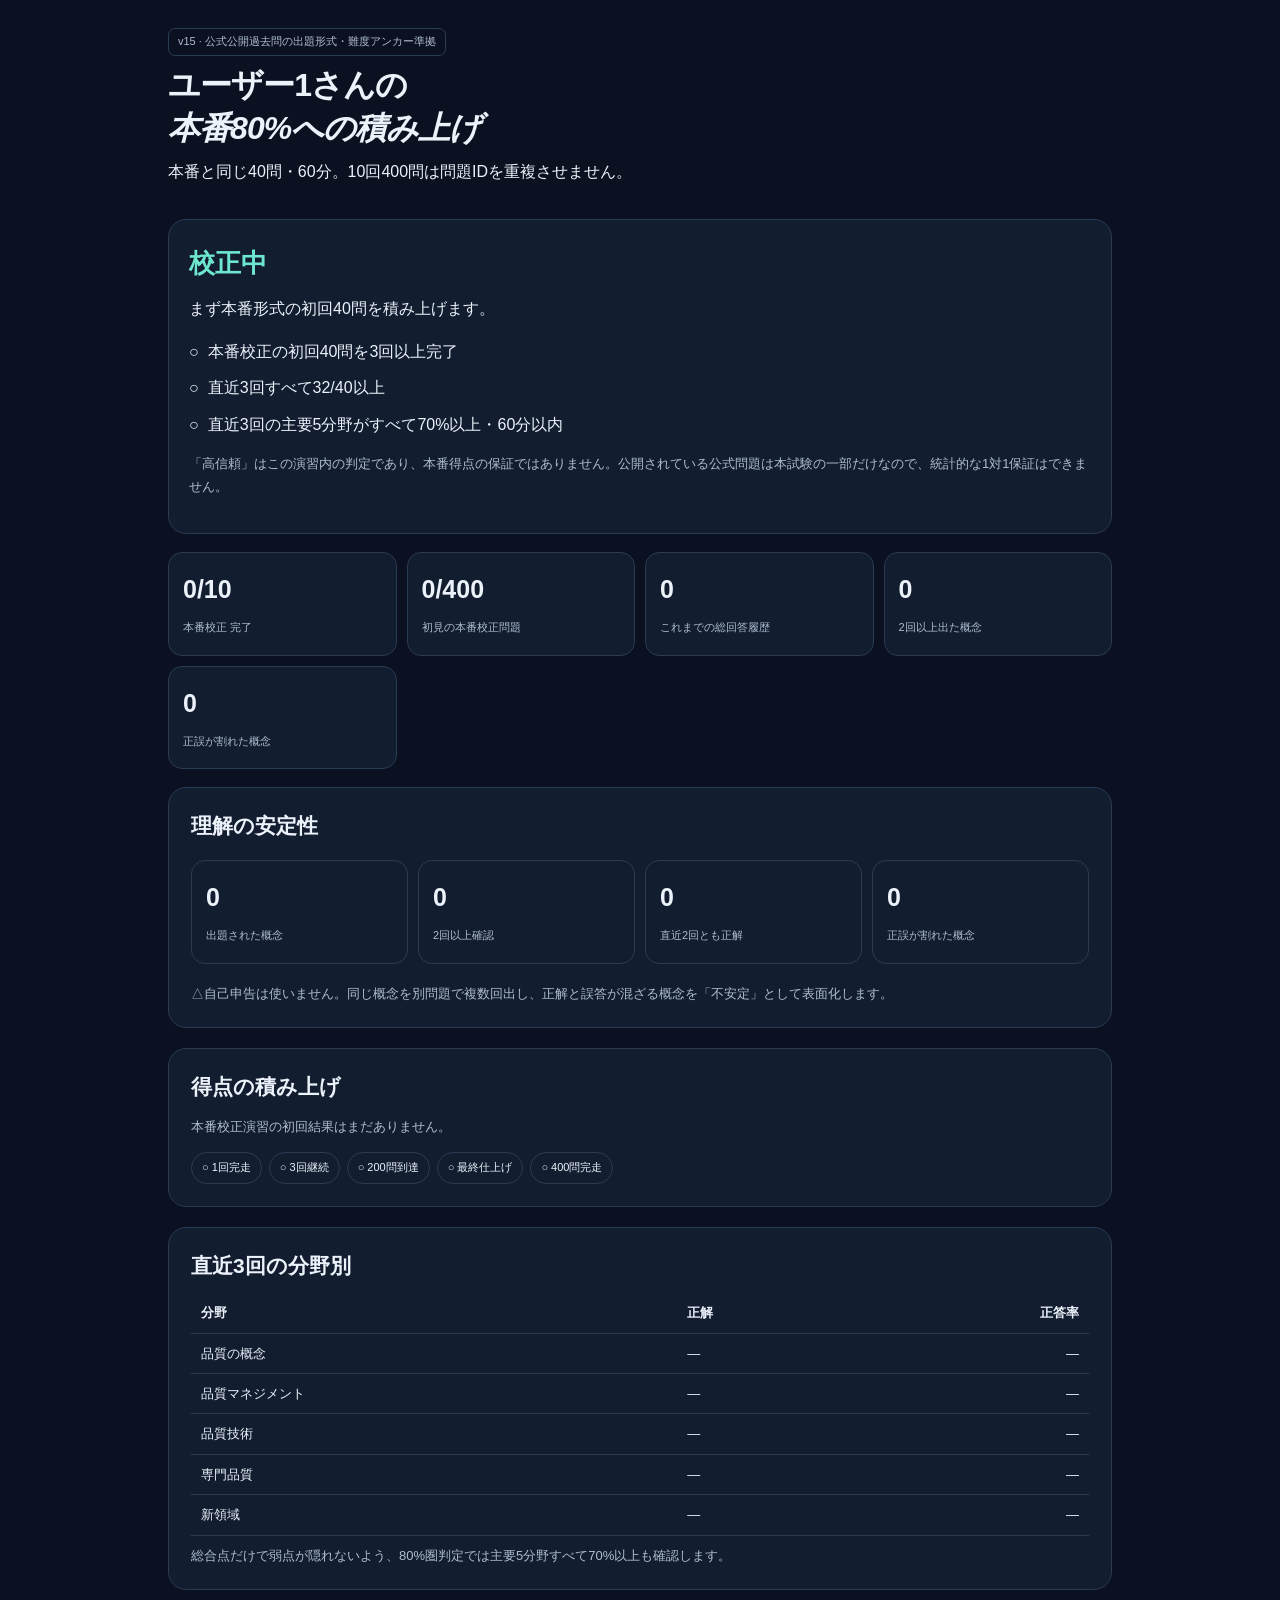
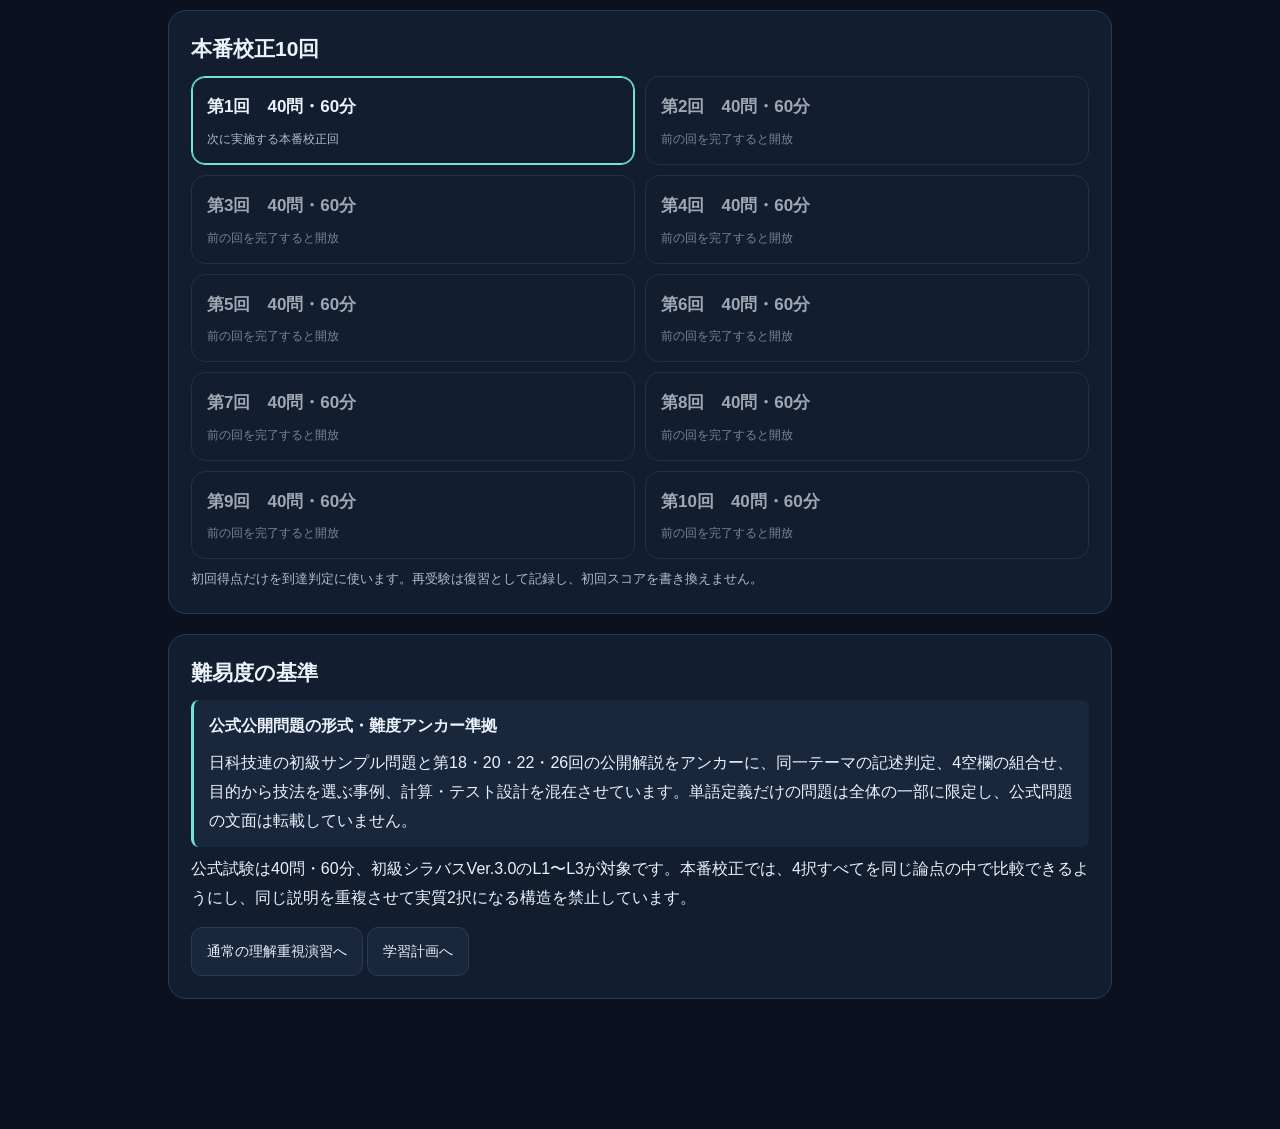
==== benchmark.html @ abc10a48 "Load v15 benchmark assets" ====
<!doctype html>
<html lang="ja" data-theme="dark">
<head>
<meta charset="utf-8"><meta name="viewport" content="width=device-width,initial-scale=1,viewport-fit=cover">
<meta name="theme-color" content="#0b1120"><meta name="apple-mobile-web-app-capable" content="yes">
<title>JCSQE〜初級〜｜本番校正10回</title>
<link rel="manifest" href="manifest.webmanifest"><link rel="apple-touch-icon" href="icon-192.png">
<link rel="stylesheet" href="applied.css?v=12.1"><link rel="stylesheet" href="benchmark.css?v=13.0">
</head>
<body>
<noscript>この演習にはJavaScriptが必要です。</noscript>
<div id="benchmark-app"><p>本番演習を読み込んでいます…</p></div>
<div id="benchmark-toast" role="status" aria-live="polite"></div>
<script src="syllabus-course.js?v=9"></script>
<script src="benchmark-bank.js?v=15.0"></script>
<script src="benchmark-engine.js?v=15.0"></script>
<script src="benchmark-ui.js?v=15.0"></script>
</body></html>
---- applied.css ----
:root{color-scheme:dark;--bg:#0b1120;--surface:#121d30;--soft:#19273d;--line:#2a3b54;--text:#ecf2fa;--muted:#afbdd0;--brand:#6ee7cf;--ink:#062c24;--good:#95edc5;--bad:#ffafb4;font-family:-apple-system,BlinkMacSystemFont,'Segoe UI','Noto Sans JP',sans-serif;line-height:1.8}
:root[data-theme=light]{color-scheme:light;--bg:#f3f6f7;--surface:#fff;--soft:#eaf0f2;--line:#bdcdd6;--text:#152b3c;--muted:#506779;--brand:#147d69;--ink:#fff;--good:#096847;--bad:#ab273b}
*{box-sizing:border-box}body{margin:0;background:var(--bg);color:var(--text)}button,input,select,textarea{font:inherit}button,a,summary{touch-action:manipulation}button,summary{cursor:pointer}button:disabled{cursor:default;opacity:.65}a{color:var(--brand);text-underline-offset:4px}button:focus-visible,a:focus-visible,summary:focus-visible,select:focus-visible,textarea:focus-visible{outline:3px solid var(--brand);outline-offset:3px}header{max-width:940px;margin:auto;padding:22px 22px 12px;display:flex;justify-content:space-between;gap:16px;align-items:center}.brand{font-weight:750;font-size:17px}.brand small{display:block;font-size:11px;font-weight:400;color:var(--muted)}main{max-width:850px;margin:auto;padding:12px 22px calc(104px + env(safe-area-inset-bottom))}h1{font-size:clamp(28px,5vw,42px);line-height:1.4;letter-spacing:-.03em;margin:16px 0}h2{font-size:21px;line-height:1.5;margin:0 0 12px}h3{font-size:16px;margin:18px 0 8px}p{margin:8px 0 14px}.eyebrow{font-size:11px;letter-spacing:.15em;color:var(--brand);font-weight:750}.muted,small{color:var(--muted)}.muted{font-size:13px}.hero{margin:12px 0 26px}.hero em{color:var(--brand);font-style:normal}.panel{border:1px solid var(--line);border-radius:18px;background:var(--surface);padding:22px;margin-bottom:20px}.panel p:last-child{margin-bottom:0}.notice{background:var(--soft);border-left:3px solid var(--brand);padding:13px 16px;border-radius:8px;font-size:14px;margin:14px 0}.error{border-color:var(--bad);color:var(--bad)}.metrics{display:grid;grid-template-columns:repeat(3,minmax(0,1fr));gap:10px;margin:20px 0}.metric{background:var(--surface);border:1px solid var(--line);border-radius:14px;padding:15px;min-width:0}.metric strong{font-size:26px;display:block;font-variant-numeric:tabular-nums}.metric span{display:block;color:var(--muted);font-size:12px}.row{display:flex;gap:10px;flex-wrap:wrap;align-items:center}.row>*{flex:1}.grid{display:grid;grid-template-columns:repeat(3,minmax(0,1fr));gap:10px}.grid.two{grid-template-columns:repeat(2,minmax(0,1fr))}.button,button{color:var(--text);background:var(--soft);border:1px solid var(--line);border-radius:11px;padding:11px 15px;min-height:48px;font-size:14px;text-decoration:none;display:inline-block;text-align:center}.primary{background:var(--brand);border-color:var(--brand);color:var(--ink);font-weight:750}.full{width:100%}.start-card{padding:18px 12px;min-height:104px;text-align:left}.start-card strong{display:block;font-size:23px}.start-card span{display:block;font-size:12px;opacity:.85}.filter-grid{display:grid;grid-template-columns:1fr 1fr;gap:12px;margin:18px 0}label{display:block;font-size:13px;color:var(--muted)}select{display:block;width:100%;margin-top:5px;min-height:48px;color:var(--text);background:var(--soft);border:1px solid var(--line);border-radius:10px;padding:10px;font-size:16px}.tag{display:inline-block;border:1px solid var(--line);border-radius:7px;padding:3px 9px;font-size:11px;color:var(--muted)}.quiz-top{display:flex;justify-content:space-between;align-items:center;gap:12px;margin-bottom:15px}.timer{font-size:24px;color:var(--brand);font-variant-numeric:tabular-nums}progress{width:100%;height:5px;accent-color:var(--brand);margin-bottom:17px}.question{font-size:19px;line-height:1.9;white-space:pre-wrap;overflow-wrap:anywhere;letter-spacing:0}.options{display:grid;gap:12px;margin:22px 0}.option-row{display:grid;grid-template-columns:minmax(0,1fr) 56px;gap:7px}.option{display:flex;gap:12px;align-items:flex-start;text-align:left;padding:14px;line-height:1.75;font-size:16px}.letter{display:inline-flex;align-items:center;justify-content:center;flex:0 0 27px;height:29px;border:1px solid var(--line);border-radius:7px;font-size:13px;font-weight:750}.guess{font-size:21px;line-height:1.2;padding:10px 4px}.guess small{display:block;font-size:10px;line-height:1.7}.chosen{border-color:var(--brand);box-shadow:inset 0 0 0 1px var(--brand)}.option:disabled,.guess:disabled{opacity:1}.right{border-color:var(--good)}.wrong{border-color:var(--bad)}.feedback{border-left:4px solid var(--brand);scroll-margin-top:14px}.feedback.incorrect{border-left-color:var(--bad)}.brief{padding:14px;background:var(--soft);border-radius:11px;margin:13px 0}.brief b{font-size:13px;color:var(--brand)}.brief p{font-size:15px;margin:4px 0}details{border:1px solid var(--line);border-radius:11px;margin-top:13px;background:var(--surface)}summary{padding:12px 14px;min-height:48px;color:var(--brand);font-weight:650;font-size:14px}details .body{padding:0 14px 16px;font-size:14px}.reason{padding:11px;border:1px solid var(--line);border-radius:10px;margin:10px 0;background:var(--soft)}.reason p{margin:5px 0;color:var(--muted);font-size:13px}.feedback .result-answer{font-size:14px}.jump{display:grid;grid-template-columns:repeat(8,minmax(0,1fr));gap:7px;margin:18px 0}.jump button{padding:8px 0;font-variant-numeric:tabular-nums}.jump .answered{background:var(--soft);color:var(--brand)}.jump .current{border:2px solid var(--brand)}.nav{position:fixed;bottom:0;left:0;right:0;display:flex;justify-content:center;gap:12px;border-top:1px solid var(--line);background:var(--surface);padding:9px 15px calc(9px + env(safe-area-inset-bottom));z-index:20}.nav button,.nav a{max-width:210px;flex:1}.history-summary{display:flex;justify-content:space-between;gap:10px}.history-summary small{font-size:12px}.result-title{font-size:44px;color:var(--brand);font-weight:750;line-height:1.4}.result-title small{font-size:22px}.table-wrap{overflow:auto}table{border-collapse:collapse;width:100%;font-size:13px}td,th{padding:8px 10px;border-bottom:1px solid var(--line);text-align:left}#applied-toast{position:fixed;bottom:100px;left:50%;transform:translateX(-50%);max-width:90vw;padding:12px 18px;background:var(--text);color:var(--bg);border-radius:12px;font-size:13px;z-index:80;opacity:0;pointer-events:none}#applied-toast.show{opacity:1}dialog{width:min(650px,94vw);padding:22px;background:var(--surface);color:var(--text);border:1px solid var(--line);border-radius:16px}dialog::backdrop{background:#0009}dialog textarea{width:100%;height:45vh;background:var(--soft);color:var(--text);border:1px solid var(--line);padding:12px;margin-bottom:14px}.reference{font-size:12px}.profile-select{max-width:230px}.empty{padding:20px 0;color:var(--muted)}
@media(max-width:480px){header{padding:16px 15px 8px}.brand{font-size:15px}main{padding-left:15px;padding-right:15px}.panel{padding:17px}.metrics{gap:7px}.metric{padding:12px 9px}.metric strong{font-size:24px}.metric span{font-size:10px}.question{font-size:17px}.option-row{grid-template-columns:minmax(0,1fr) 50px}.option{font-size:15px;padding:12px;gap:9px}.start-card{padding:15px 10px}.filter-grid{grid-template-columns:1fr}.jump{grid-template-columns:repeat(5,minmax(0,1fr))}.grid.two{grid-template-columns:1fr}.row>*{min-width:110px}.nav{gap:8px}.nav a,.nav button{padding:10px 6px;font-size:12px}.quiz-top button{font-size:12px;padding:9px}}
@media(prefers-reduced-motion:reduce){*{scroll-behavior:auto!important}}

/* v12: structured deep explanations */
.explain-step{margin:16px 0;padding:14px 15px;border:1px solid var(--line);border-radius:12px;background:var(--soft)}
.explain-step h3{margin:0 0 8px;font-size:14px;color:var(--brand)}
.explain-step p{margin:0;line-height:1.8}
.explain-step.distinction{border-left:3px solid var(--brand)}
.explain-step.exam-check{background:transparent}
.reason.reason-correct{border-color:var(--good)}
.reason.reason-correct>b{color:var(--good)}
.explain-step code{font-family:ui-monospace,SFMono-Regular,Menlo,monospace;font-size:13px;white-space:normal;overflow-wrap:anywhere}
@media(max-width:480px){.explain-step{padding:12px}.explain-step h3{font-size:13px}.reason p{font-size:12px}}

/* v12.1: evidence-based explanation blocks */
.selected-choice-analysis{border-left:4px solid var(--bad);background:color-mix(in srgb,var(--bad) 7%,var(--soft))}
.selected-choice-analysis .choice-quote{padding:10px 12px;border-radius:9px;background:var(--surface);border:1px solid var(--line)}
.judgement-rule{border-left:4px solid var(--brand)}
.decision-steps{margin:10px 0 0;padding-left:22px}
.decision-steps li{margin:7px 0;line-height:1.75}
.reason-head{display:flex;justify-content:space-between;gap:10px;align-items:flex-start}
.verdict{flex:0 0 auto;border:1px solid var(--line);border-radius:999px;padding:2px 8px;font-size:11px;color:var(--muted)}
.reason-correct .verdict{border-color:var(--good);color:var(--good)}
.reason-wrong .verdict{border-color:var(--bad);color:var(--bad)}
.reason-selected{box-shadow:inset 0 0 0 2px var(--brand)}
.calculation code{display:inline-block;padding:3px 6px;border-radius:6px;background:var(--surface)}
@media(max-width:480px){.reason-head{display:block}.verdict{display:inline-block;margin-top:7px}.selected-choice-analysis{border-left-width:3px}}
---- benchmark.css ----
/* v13 benchmark dashboard */
.benchmark-shell{max-width:980px;margin:0 auto;padding:0 18px 110px}
.benchmark-hero{padding:26px 0 18px}
.benchmark-hero h1{font-size:32px;line-height:1.35;margin:8px 0}
.readiness-card{border:1px solid var(--line);border-radius:18px;background:var(--surface);padding:20px;margin-bottom:18px}
.readiness-card.ready{border-color:var(--good)}
.readiness-title{font-size:26px;font-weight:800;color:var(--brand)}
.readiness-card.ready .readiness-title{color:var(--good)}
.progress-grid{display:grid;grid-template-columns:repeat(4,minmax(0,1fr));gap:10px;margin:18px 0}
.progress-stat{border:1px solid var(--line);background:var(--surface);border-radius:14px;padding:14px;min-width:0}
.progress-stat strong{display:block;font-size:25px;font-variant-numeric:tabular-nums}.progress-stat span{font-size:11px;color:var(--muted)}
.score-strip{display:flex;align-items:end;gap:8px;min-height:110px;margin:12px 0 0}
.score-bar{flex:1;min-width:26px;max-width:64px;text-align:center}.score-bar i{display:block;width:100%;background:var(--brand);border-radius:7px 7px 2px 2px;min-height:4px}.score-bar b{display:block;font-size:12px;margin-top:5px}.score-bar small{font-size:9px;color:var(--muted)}
.forms{display:grid;grid-template-columns:repeat(2,minmax(0,1fr));gap:10px}
.form-card{display:block;width:100%;text-align:left;border:1px solid var(--line);background:var(--surface);border-radius:14px;padding:15px}
.form-card.next{border-color:var(--brand);box-shadow:inset 0 0 0 1px var(--brand)}.form-card.done{opacity:.86}
.form-card strong{font-size:17px}.form-card small{display:block;color:var(--muted);margin-top:5px}
.criteria{display:grid;gap:8px;margin:12px 0}.criterion{display:flex;gap:9px;align-items:flex-start}.criterion .mark{font-weight:800}
.chapter-table td:last-child,.chapter-table th:last-child{text-align:right}
.bench-top{display:flex;justify-content:space-between;align-items:center;gap:12px}.bench-timer{font-size:25px;color:var(--brand);font-variant-numeric:tabular-nums}
.bench-question{font-size:19px;line-height:1.9;white-space:pre-wrap}
.bench-options{display:grid;gap:11px;margin:20px 0}.bench-option-row{display:grid;grid-template-columns:minmax(0,1fr) 52px;gap:7px}
.bench-option{display:flex;align-items:flex-start;gap:10px;text-align:left;line-height:1.7}.bench-guess{font-size:19px}
.bench-jump{display:grid;grid-template-columns:repeat(8,minmax(0,1fr));gap:6px;margin:16px 0}.bench-jump button{padding:7px 0}.bench-jump .current{border:2px solid var(--brand)}.bench-jump .answered{color:var(--brand)}
.result-score{font-size:54px;color:var(--brand);font-weight:850}.result-score small{font-size:20px}
.result-question{border:1px solid var(--line);border-radius:12px;margin:10px 0;background:var(--surface)}.result-question summary{padding:13px}
.explain-grid{display:grid;gap:10px}.explain-box{border:1px solid var(--line);border-radius:10px;padding:12px;background:var(--soft)}.explain-box.correct{border-color:var(--good)}.explain-box.wrong{border-color:var(--bad)}
.calibration-note{border-left:3px solid var(--brand);padding:12px 15px;background:var(--soft);border-radius:8px}
.badge-line{display:flex;flex-wrap:wrap;gap:7px}.milestone{border:1px solid var(--line);border-radius:999px;padding:5px 10px;font-size:11px}.milestone.on{border-color:var(--good);color:var(--good)}
@media(max-width:650px){.progress-grid{grid-template-columns:repeat(2,minmax(0,1fr))}.forms{grid-template-columns:1fr}.bench-jump{grid-template-columns:repeat(5,minmax(0,1fr))}.benchmark-hero h1{font-size:27px}.bench-question{font-size:17px}}
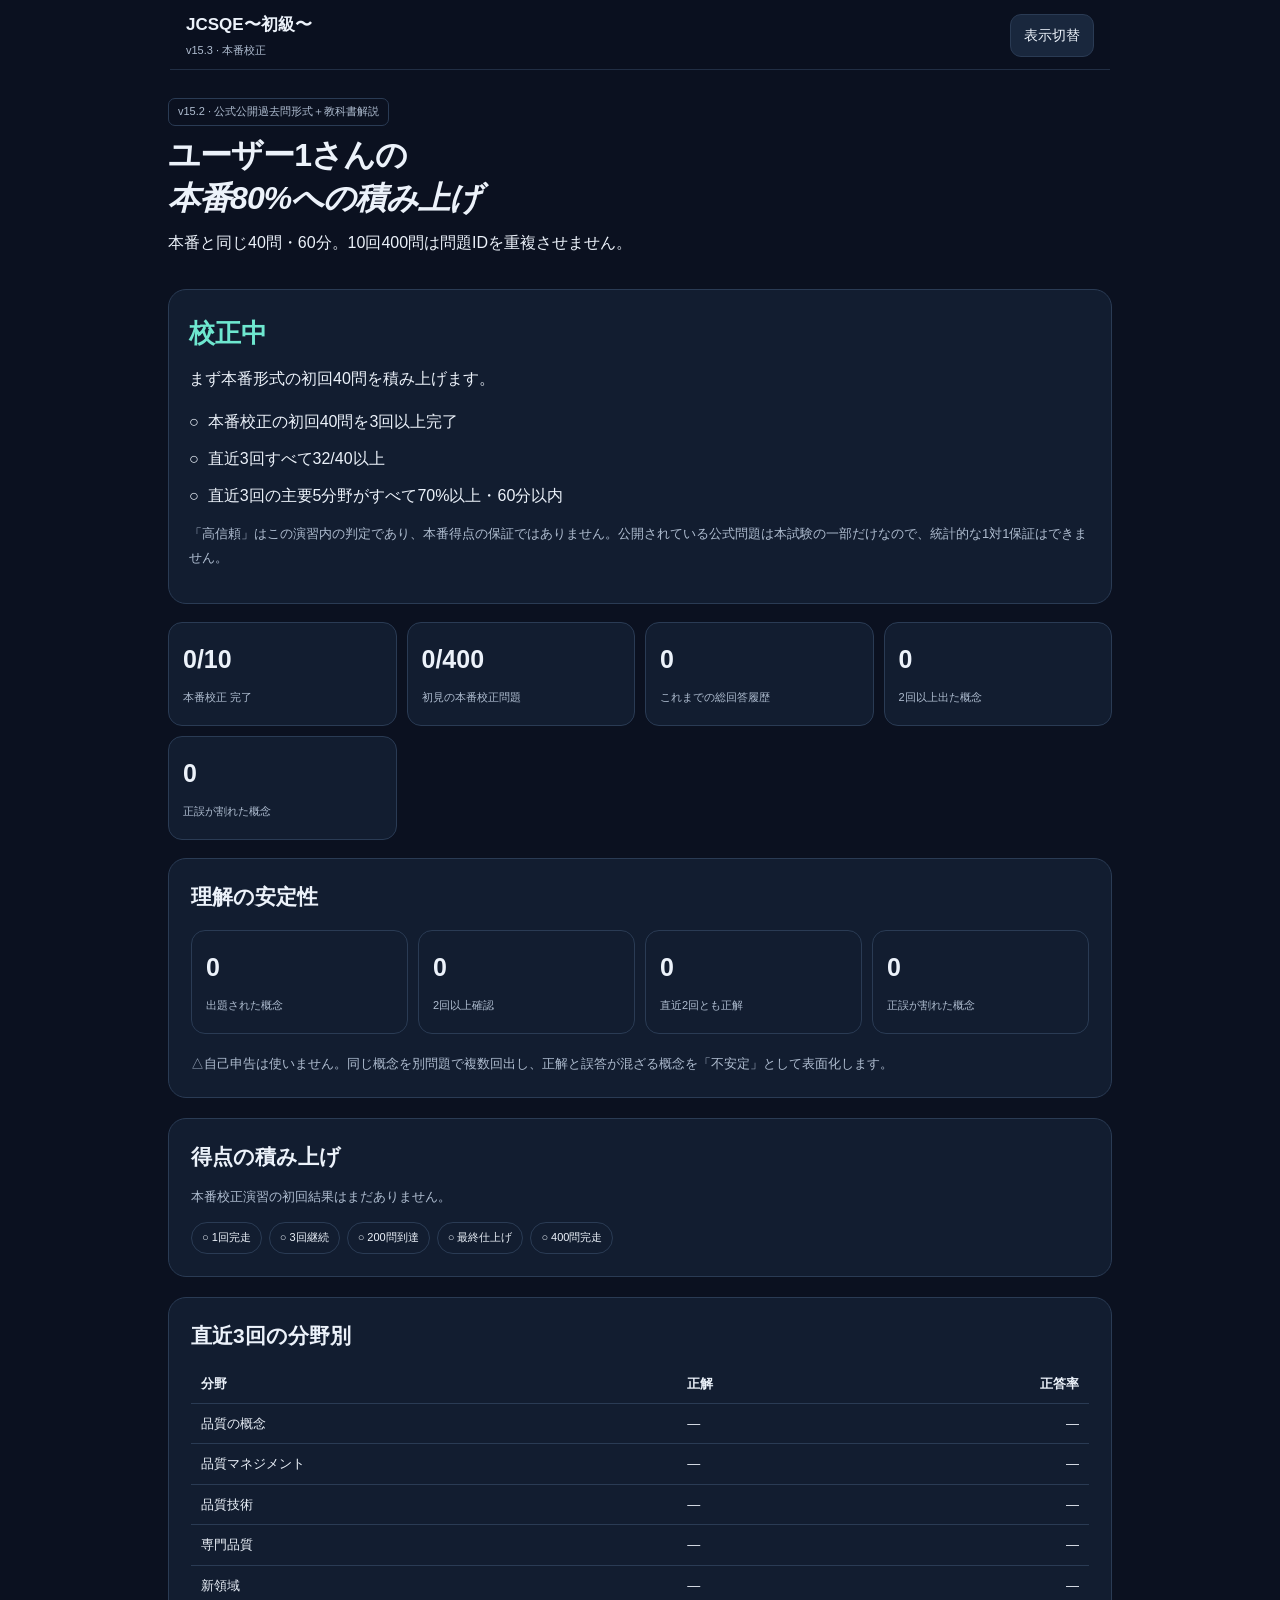
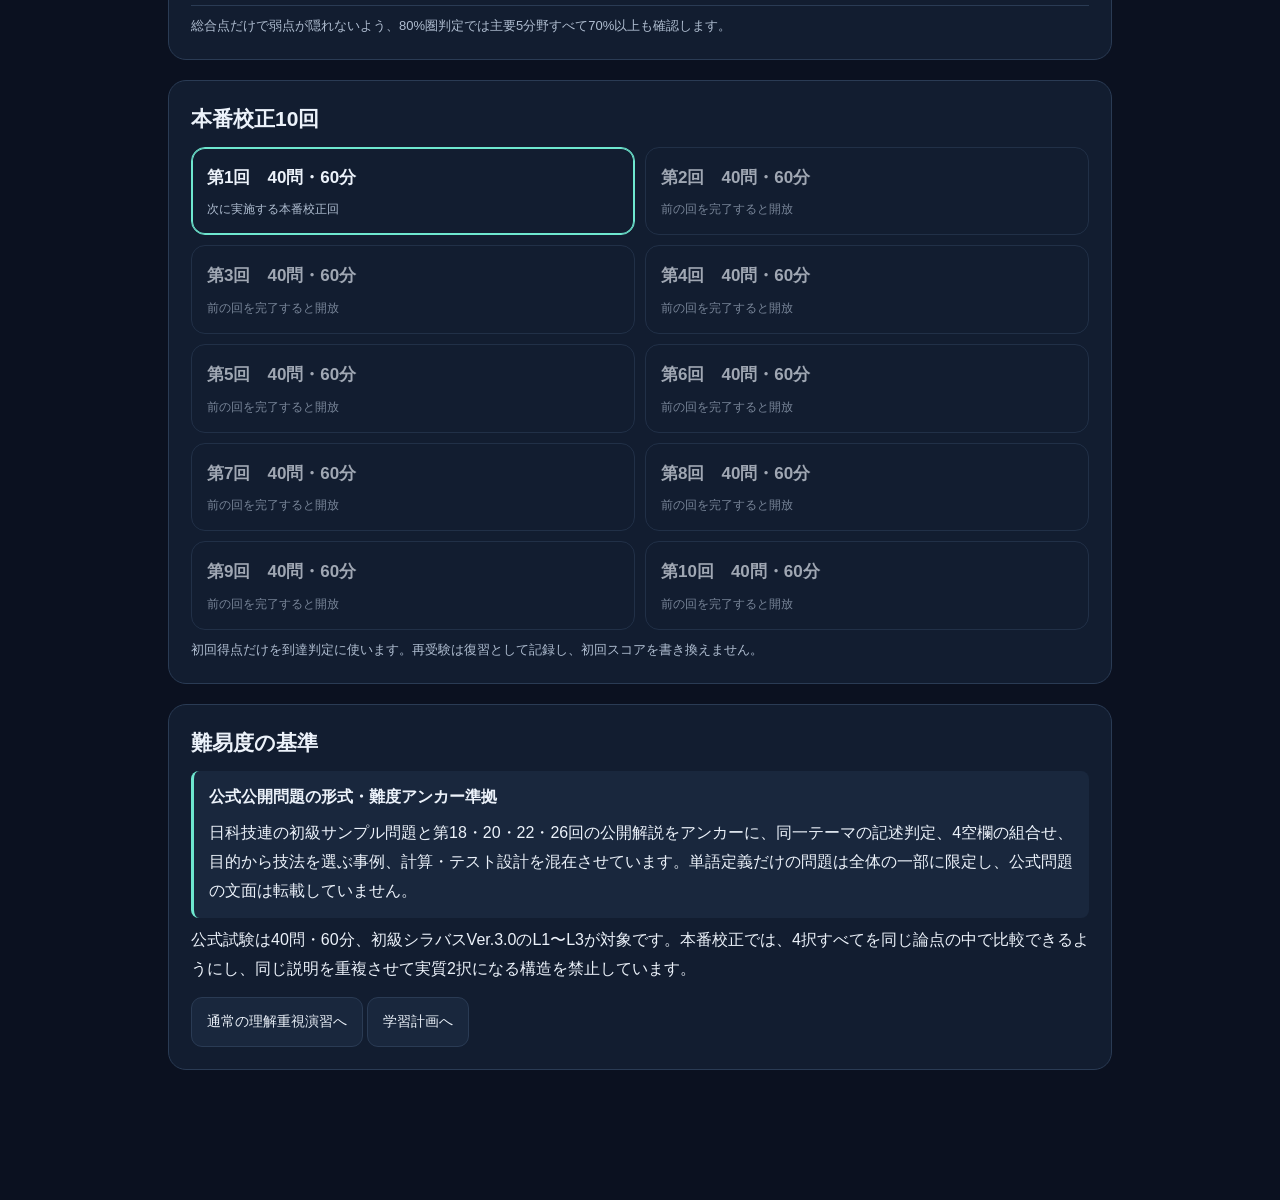
==== commit dc3970ed: "Bump benchmark mobile toolbar assets to v15.3" ====
--- a/benchmark.html
+++ b/benchmark.html
@@ -5,14 +5,15 @@
 <meta name="theme-color" content="#0b1120"><meta name="apple-mobile-web-app-capable" content="yes">
 <title>JCSQE〜初級〜｜本番校正10回</title>
 <link rel="manifest" href="manifest.webmanifest"><link rel="apple-touch-icon" href="icon-192.png">
-<link rel="stylesheet" href="applied.css?v=12.1"><link rel="stylesheet" href="benchmark.css?v=13.0">
+<link rel="stylesheet" href="applied.css?v=15.3"><link rel="stylesheet" href="benchmark.css?v=15.0">
 </head>
 <body>
 <noscript>この演習にはJavaScriptが必要です。</noscript>
 <div id="benchmark-app"><p>本番演習を読み込んでいます…</p></div>
 <div id="benchmark-toast" role="status" aria-live="polite"></div>
 <script src="syllabus-course.js?v=9"></script>
-<script src="benchmark-bank.js?v=15.0"></script>
+<script src="benchmark-bank.js?v=15.2"></script>
 <script src="benchmark-engine.js?v=15.0"></script>
-<script src="benchmark-ui.js?v=15.0"></script>
+<script src="textbook-v15.js?v=15.2"></script>
+<script src="benchmark-ui.js?v=15.3"></script>
 </body></html>
--- a/applied.css
+++ b/applied.css
@@ -1,7 +1,7 @@
 :root{color-scheme:dark;--bg:#0b1120;--surface:#121d30;--soft:#19273d;--line:#2a3b54;--text:#ecf2fa;--muted:#afbdd0;--brand:#6ee7cf;--ink:#062c24;--good:#95edc5;--bad:#ffafb4;font-family:-apple-system,BlinkMacSystemFont,'Segoe UI','Noto Sans JP',sans-serif;line-height:1.8}
 :root[data-theme=light]{color-scheme:light;--bg:#f3f6f7;--surface:#fff;--soft:#eaf0f2;--line:#bdcdd6;--text:#152b3c;--muted:#506779;--brand:#147d69;--ink:#fff;--good:#096847;--bad:#ab273b}
-*{box-sizing:border-box}body{margin:0;background:var(--bg);color:var(--text)}button,input,select,textarea{font:inherit}button,a,summary{touch-action:manipulation}button,summary{cursor:pointer}button:disabled{cursor:default;opacity:.65}a{color:var(--brand);text-underline-offset:4px}button:focus-visible,a:focus-visible,summary:focus-visible,select:focus-visible,textarea:focus-visible{outline:3px solid var(--brand);outline-offset:3px}header{max-width:940px;margin:auto;padding:22px 22px 12px;display:flex;justify-content:space-between;gap:16px;align-items:center}.brand{font-weight:750;font-size:17px}.brand small{display:block;font-size:11px;font-weight:400;color:var(--muted)}main{max-width:850px;margin:auto;padding:12px 22px calc(104px + env(safe-area-inset-bottom))}h1{font-size:clamp(28px,5vw,42px);line-height:1.4;letter-spacing:-.03em;margin:16px 0}h2{font-size:21px;line-height:1.5;margin:0 0 12px}h3{font-size:16px;margin:18px 0 8px}p{margin:8px 0 14px}.eyebrow{font-size:11px;letter-spacing:.15em;color:var(--brand);font-weight:750}.muted,small{color:var(--muted)}.muted{font-size:13px}.hero{margin:12px 0 26px}.hero em{color:var(--brand);font-style:normal}.panel{border:1px solid var(--line);border-radius:18px;background:var(--surface);padding:22px;margin-bottom:20px}.panel p:last-child{margin-bottom:0}.notice{background:var(--soft);border-left:3px solid var(--brand);padding:13px 16px;border-radius:8px;font-size:14px;margin:14px 0}.error{border-color:var(--bad);color:var(--bad)}.metrics{display:grid;grid-template-columns:repeat(3,minmax(0,1fr));gap:10px;margin:20px 0}.metric{background:var(--surface);border:1px solid var(--line);border-radius:14px;padding:15px;min-width:0}.metric strong{font-size:26px;display:block;font-variant-numeric:tabular-nums}.metric span{display:block;color:var(--muted);font-size:12px}.row{display:flex;gap:10px;flex-wrap:wrap;align-items:center}.row>*{flex:1}.grid{display:grid;grid-template-columns:repeat(3,minmax(0,1fr));gap:10px}.grid.two{grid-template-columns:repeat(2,minmax(0,1fr))}.button,button{color:var(--text);background:var(--soft);border:1px solid var(--line);border-radius:11px;padding:11px 15px;min-height:48px;font-size:14px;text-decoration:none;display:inline-block;text-align:center}.primary{background:var(--brand);border-color:var(--brand);color:var(--ink);font-weight:750}.full{width:100%}.start-card{padding:18px 12px;min-height:104px;text-align:left}.start-card strong{display:block;font-size:23px}.start-card span{display:block;font-size:12px;opacity:.85}.filter-grid{display:grid;grid-template-columns:1fr 1fr;gap:12px;margin:18px 0}label{display:block;font-size:13px;color:var(--muted)}select{display:block;width:100%;margin-top:5px;min-height:48px;color:var(--text);background:var(--soft);border:1px solid var(--line);border-radius:10px;padding:10px;font-size:16px}.tag{display:inline-block;border:1px solid var(--line);border-radius:7px;padding:3px 9px;font-size:11px;color:var(--muted)}.quiz-top{display:flex;justify-content:space-between;align-items:center;gap:12px;margin-bottom:15px}.timer{font-size:24px;color:var(--brand);font-variant-numeric:tabular-nums}progress{width:100%;height:5px;accent-color:var(--brand);margin-bottom:17px}.question{font-size:19px;line-height:1.9;white-space:pre-wrap;overflow-wrap:anywhere;letter-spacing:0}.options{display:grid;gap:12px;margin:22px 0}.option-row{display:grid;grid-template-columns:minmax(0,1fr) 56px;gap:7px}.option{display:flex;gap:12px;align-items:flex-start;text-align:left;padding:14px;line-height:1.75;font-size:16px}.letter{display:inline-flex;align-items:center;justify-content:center;flex:0 0 27px;height:29px;border:1px solid var(--line);border-radius:7px;font-size:13px;font-weight:750}.guess{font-size:21px;line-height:1.2;padding:10px 4px}.guess small{display:block;font-size:10px;line-height:1.7}.chosen{border-color:var(--brand);box-shadow:inset 0 0 0 1px var(--brand)}.option:disabled,.guess:disabled{opacity:1}.right{border-color:var(--good)}.wrong{border-color:var(--bad)}.feedback{border-left:4px solid var(--brand);scroll-margin-top:14px}.feedback.incorrect{border-left-color:var(--bad)}.brief{padding:14px;background:var(--soft);border-radius:11px;margin:13px 0}.brief b{font-size:13px;color:var(--brand)}.brief p{font-size:15px;margin:4px 0}details{border:1px solid var(--line);border-radius:11px;margin-top:13px;background:var(--surface)}summary{padding:12px 14px;min-height:48px;color:var(--brand);font-weight:650;font-size:14px}details .body{padding:0 14px 16px;font-size:14px}.reason{padding:11px;border:1px solid var(--line);border-radius:10px;margin:10px 0;background:var(--soft)}.reason p{margin:5px 0;color:var(--muted);font-size:13px}.feedback .result-answer{font-size:14px}.jump{display:grid;grid-template-columns:repeat(8,minmax(0,1fr));gap:7px;margin:18px 0}.jump button{padding:8px 0;font-variant-numeric:tabular-nums}.jump .answered{background:var(--soft);color:var(--brand)}.jump .current{border:2px solid var(--brand)}.nav{position:fixed;bottom:0;left:0;right:0;display:flex;justify-content:center;gap:12px;border-top:1px solid var(--line);background:var(--surface);padding:9px 15px calc(9px + env(safe-area-inset-bottom));z-index:20}.nav button,.nav a{max-width:210px;flex:1}.history-summary{display:flex;justify-content:space-between;gap:10px}.history-summary small{font-size:12px}.result-title{font-size:44px;color:var(--brand);font-weight:750;line-height:1.4}.result-title small{font-size:22px}.table-wrap{overflow:auto}table{border-collapse:collapse;width:100%;font-size:13px}td,th{padding:8px 10px;border-bottom:1px solid var(--line);text-align:left}#applied-toast{position:fixed;bottom:100px;left:50%;transform:translateX(-50%);max-width:90vw;padding:12px 18px;background:var(--text);color:var(--bg);border-radius:12px;font-size:13px;z-index:80;opacity:0;pointer-events:none}#applied-toast.show{opacity:1}dialog{width:min(650px,94vw);padding:22px;background:var(--surface);color:var(--text);border:1px solid var(--line);border-radius:16px}dialog::backdrop{background:#0009}dialog textarea{width:100%;height:45vh;background:var(--soft);color:var(--text);border:1px solid var(--line);padding:12px;margin-bottom:14px}.reference{font-size:12px}.profile-select{max-width:230px}.empty{padding:20px 0;color:var(--muted)}
-@media(max-width:480px){header{padding:16px 15px 8px}.brand{font-size:15px}main{padding-left:15px;padding-right:15px}.panel{padding:17px}.metrics{gap:7px}.metric{padding:12px 9px}.metric strong{font-size:24px}.metric span{font-size:10px}.question{font-size:17px}.option-row{grid-template-columns:minmax(0,1fr) 50px}.option{font-size:15px;padding:12px;gap:9px}.start-card{padding:15px 10px}.filter-grid{grid-template-columns:1fr}.jump{grid-template-columns:repeat(5,minmax(0,1fr))}.grid.two{grid-template-columns:1fr}.row>*{min-width:110px}.nav{gap:8px}.nav a,.nav button{padding:10px 6px;font-size:12px}.quiz-top button{font-size:12px;padding:9px}}
+*{box-sizing:border-box}body{margin:0;background:var(--bg);color:var(--text);overflow-x:hidden}button,input,select,textarea{font:inherit}button,a,summary{touch-action:manipulation}button,summary{cursor:pointer}button:disabled{cursor:default;opacity:.65}a{color:var(--brand);text-underline-offset:4px}button:focus-visible,a:focus-visible,summary:focus-visible,select:focus-visible,textarea:focus-visible{outline:3px solid var(--brand);outline-offset:3px}header{position:sticky;top:0;z-index:50;width:100%;max-width:940px;margin:auto;padding:calc(10px + env(safe-area-inset-top)) max(16px,env(safe-area-inset-right)) 9px max(16px,env(safe-area-inset-left));display:flex;justify-content:space-between;gap:12px;align-items:center;background:color-mix(in srgb,var(--bg) 92%,transparent);backdrop-filter:blur(14px);-webkit-backdrop-filter:blur(14px);border-bottom:1px solid color-mix(in srgb,var(--line) 72%,transparent)}.brand{font-weight:750;font-size:17px;min-width:0;flex:1;overflow:hidden}.brand small{display:block;font-size:11px;font-weight:400;color:var(--muted);white-space:nowrap;overflow:hidden;text-overflow:ellipsis}header>button{flex:0 0 auto;white-space:nowrap;min-width:84px;min-height:42px;padding:8px 11px}main{max-width:850px;margin:auto;padding:12px 22px calc(104px + env(safe-area-inset-bottom))}h1{font-size:clamp(28px,5vw,42px);line-height:1.4;letter-spacing:-.03em;margin:16px 0}h2{font-size:21px;line-height:1.5;margin:0 0 12px}h3{font-size:16px;margin:18px 0 8px}p{margin:8px 0 14px}.eyebrow{font-size:11px;letter-spacing:.15em;color:var(--brand);font-weight:750}.muted,small{color:var(--muted)}.muted{font-size:13px}.hero{margin:12px 0 26px}.hero em{color:var(--brand);font-style:normal}.panel{border:1px solid var(--line);border-radius:18px;background:var(--surface);padding:22px;margin-bottom:20px}.panel p:last-child{margin-bottom:0}.notice{background:var(--soft);border-left:3px solid var(--brand);padding:13px 16px;border-radius:8px;font-size:14px;margin:14px 0}.error{border-color:var(--bad);color:var(--bad)}.metrics{display:grid;grid-template-columns:repeat(3,minmax(0,1fr));gap:10px;margin:20px 0}.metric{background:var(--surface);border:1px solid var(--line);border-radius:14px;padding:15px;min-width:0}.metric strong{font-size:26px;display:block;font-variant-numeric:tabular-nums}.metric span{display:block;color:var(--muted);font-size:12px}.row{display:flex;gap:10px;flex-wrap:wrap;align-items:center}.row>*{flex:1}.grid{display:grid;grid-template-columns:repeat(3,minmax(0,1fr));gap:10px}.grid.two{grid-template-columns:repeat(2,minmax(0,1fr))}.button,button{color:var(--text);background:var(--soft);border:1px solid var(--line);border-radius:11px;padding:11px 15px;min-height:48px;font-size:14px;text-decoration:none;display:inline-block;text-align:center}.primary{background:var(--brand);border-color:var(--brand);color:var(--ink);font-weight:750}.full{width:100%}.start-card{padding:18px 12px;min-height:104px;text-align:left}.start-card strong{display:block;font-size:23px}.start-card span{display:block;font-size:12px;opacity:.85}.filter-grid{display:grid;grid-template-columns:1fr 1fr;gap:12px;margin:18px 0}label{display:block;font-size:13px;color:var(--muted)}select{display:block;width:100%;margin-top:5px;min-height:48px;color:var(--text);background:var(--soft);border:1px solid var(--line);border-radius:10px;padding:10px;font-size:16px}.tag{display:inline-block;border:1px solid var(--line);border-radius:7px;padding:3px 9px;font-size:11px;color:var(--muted)}.quiz-top{display:flex;justify-content:space-between;align-items:center;gap:12px;margin-bottom:15px}.timer{font-size:24px;color:var(--brand);font-variant-numeric:tabular-nums}progress{width:100%;height:5px;accent-color:var(--brand);margin-bottom:17px}.question{font-size:19px;line-height:1.9;white-space:pre-wrap;overflow-wrap:anywhere;letter-spacing:0}.options{display:grid;gap:12px;margin:22px 0}.option-row{display:grid;grid-template-columns:minmax(0,1fr) 56px;gap:7px}.option{display:flex;gap:12px;align-items:flex-start;text-align:left;padding:14px;line-height:1.75;font-size:16px}.letter{display:inline-flex;align-items:center;justify-content:center;flex:0 0 27px;height:29px;border:1px solid var(--line);border-radius:7px;font-size:13px;font-weight:750}.guess{font-size:21px;line-height:1.2;padding:10px 4px}.guess small{display:block;font-size:10px;line-height:1.7}.chosen{border-color:var(--brand);box-shadow:inset 0 0 0 1px var(--brand)}.option:disabled,.guess:disabled{opacity:1}.right{border-color:var(--good)}.wrong{border-color:var(--bad)}.feedback{border-left:4px solid var(--brand);scroll-margin-top:14px}.feedback.incorrect{border-left-color:var(--bad)}.brief{padding:14px;background:var(--soft);border-radius:11px;margin:13px 0}.brief b{font-size:13px;color:var(--brand)}.brief p{font-size:15px;margin:4px 0}details{border:1px solid var(--line);border-radius:11px;margin-top:13px;background:var(--surface)}summary{padding:12px 14px;min-height:48px;color:var(--brand);font-weight:650;font-size:14px}details .body{padding:0 14px 16px;font-size:14px}.reason{padding:11px;border:1px solid var(--line);border-radius:10px;margin:10px 0;background:var(--soft)}.reason p{margin:5px 0;color:var(--muted);font-size:13px}.feedback .result-answer{font-size:14px}.jump{display:grid;grid-template-columns:repeat(8,minmax(0,1fr));gap:7px;margin:18px 0}.jump button{padding:8px 0;font-variant-numeric:tabular-nums}.jump .answered{background:var(--soft);color:var(--brand)}.jump .current{border:2px solid var(--brand)}.nav{position:fixed;bottom:0;left:0;right:0;display:flex;justify-content:center;gap:12px;border-top:1px solid var(--line);background:var(--surface);padding:9px 15px calc(9px + env(safe-area-inset-bottom));z-index:20}.nav button,.nav a{max-width:210px;flex:1}.history-summary{display:flex;justify-content:space-between;gap:10px}.history-summary small{font-size:12px}.result-title{font-size:44px;color:var(--brand);font-weight:750;line-height:1.4}.result-title small{font-size:22px}.table-wrap{overflow:auto}table{border-collapse:collapse;width:100%;font-size:13px}td,th{padding:8px 10px;border-bottom:1px solid var(--line);text-align:left}#applied-toast{position:fixed;bottom:100px;left:50%;transform:translateX(-50%);max-width:90vw;padding:12px 18px;background:var(--text);color:var(--bg);border-radius:12px;font-size:13px;z-index:80;opacity:0;pointer-events:none}#applied-toast.show{opacity:1}dialog{width:min(650px,94vw);padding:22px;background:var(--surface);color:var(--text);border:1px solid var(--line);border-radius:16px}dialog::backdrop{background:#0009}dialog textarea{width:100%;height:45vh;background:var(--soft);color:var(--text);border:1px solid var(--line);padding:12px;margin-bottom:14px}.reference{font-size:12px}.profile-select{max-width:230px}.empty{padding:20px 0;color:var(--muted)}
+@media(max-width:480px){header{padding:calc(8px + env(safe-area-inset-top)) max(12px,env(safe-area-inset-right)) 7px max(12px,env(safe-area-inset-left));gap:8px}.brand{font-size:15px}.brand small{max-width:58vw;font-size:10px}header>button{min-width:76px;min-height:40px;padding:7px 9px;font-size:12px}main{padding-left:15px;padding-right:15px}.panel{padding:17px}.metrics{gap:7px}.metric{padding:12px 9px}.metric strong{font-size:24px}.metric span{font-size:10px}.question{font-size:17px}.option-row{grid-template-columns:minmax(0,1fr) 50px}.option{font-size:15px;padding:12px;gap:9px}.start-card{padding:15px 10px}.filter-grid{grid-template-columns:1fr}.jump{grid-template-columns:repeat(5,minmax(0,1fr))}.grid.two{grid-template-columns:1fr}.row>*{min-width:110px}.nav{gap:8px}.nav a,.nav button{padding:10px 6px;font-size:12px}.quiz-top button{font-size:12px;padding:9px}}
 @media(prefers-reduced-motion:reduce){*{scroll-behavior:auto!important}}
 
 /* v12: structured deep explanations */
@@ -28,3 +28,33 @@
 .reason-selected{box-shadow:inset 0 0 0 2px var(--brand)}
 .calculation code{display:inline-block;padding:3px 6px;border-radius:6px;background:var(--surface)}
 @media(max-width:480px){.reason-head{display:block}.verdict{display:inline-block;margin-top:7px}.selected-choice-analysis{border-left-width:3px}}
+
+.option-row.single{grid-template-columns:minmax(0,1fr)}
+@media(max-width:480px){.option-row.single{grid-template-columns:minmax(0,1fr)}}
+
+/* v15.2 textbook explanations */
+.textbook-deep{border-color:var(--brand);background:linear-gradient(180deg,var(--surface),var(--soft))}
+.textbook-deep>summary{font-size:15px;color:var(--brand);font-weight:800}
+.textbook-body{font-size:15px;line-height:1.95}
+.textbook-title{margin:4px 0 18px;padding:16px;border:1px solid var(--line);border-radius:13px;background:var(--surface)}
+.textbook-title span{display:block;font-size:10px;letter-spacing:.16em;color:var(--brand);font-weight:800}
+.textbook-title h3{margin:4px 0 0;font-size:18px}
+.textbook-section{margin:18px 0;padding:16px;border-left:3px solid var(--line);background:color-mix(in srgb,var(--surface) 82%,transparent);border-radius:0 12px 12px 0}
+.textbook-section h4{margin:0 0 10px;font-size:15px;color:var(--brand)}
+.textbook-section p{margin:7px 0 11px}
+.textbook-definition{margin:8px 0 12px;padding-left:22px}
+.textbook-definition li{margin:8px 0}
+.textbook-tip{padding:10px 12px;border-radius:9px;background:var(--soft)}
+.textbook-table td,.textbook-table th{vertical-align:top;padding:10px;border-bottom:1px solid var(--line);text-align:left}
+.textbook-table th:first-child,.textbook-table td:first-child{width:34%}
+.textbook-table .target-row,.target-row{background:color-mix(in srgb,var(--brand) 8%,transparent)}
+.textbook-option{padding:13px;border:1px solid var(--line);border-radius:11px;margin:10px 0;background:var(--soft)}
+.textbook-option.correct{border-color:var(--good)}.textbook-option.wrong{border-color:var(--bad)}
+.textbook-option.selected{box-shadow:inset 0 0 0 2px var(--brand)}
+.textbook-option p{margin:7px 0;font-size:14px}
+.textbook-summary{border-left-color:var(--brand);background:color-mix(in srgb,var(--brand) 7%,var(--surface))}
+.benchmark-textbook{font-size:15px;line-height:1.95}
+@media(max-width:520px){.textbook-section{padding:13px}.textbook-table th:first-child,.textbook-table td:first-child{width:38%}.textbook-body{font-size:14px}}
+
+/* mobile top toolbar visibility */
+@media(max-width:380px){.brand small{max-width:52vw}header>button{min-width:72px;padding-left:7px;padding-right:7px}}
--- a/benchmark.css
+++ b/benchmark.css
@@ -19,7 +19,7 @@
 .chapter-table td:last-child,.chapter-table th:last-child{text-align:right}
 .bench-top{display:flex;justify-content:space-between;align-items:center;gap:12px}.bench-timer{font-size:25px;color:var(--brand);font-variant-numeric:tabular-nums}
 .bench-question{font-size:19px;line-height:1.9;white-space:pre-wrap}
-.bench-options{display:grid;gap:11px;margin:20px 0}.bench-option-row{display:grid;grid-template-columns:minmax(0,1fr) 52px;gap:7px}
+.bench-options{display:grid;gap:11px;margin:20px 0}.bench-option-row{display:grid;grid-template-columns:minmax(0,1fr) 52px;gap:7px}.bench-option-row.single{grid-template-columns:minmax(0,1fr)}
 .bench-option{display:flex;align-items:flex-start;gap:10px;text-align:left;line-height:1.7}.bench-guess{font-size:19px}
 .bench-jump{display:grid;grid-template-columns:repeat(8,minmax(0,1fr));gap:6px;margin:16px 0}.bench-jump button{padding:7px 0}.bench-jump .current{border:2px solid var(--brand)}.bench-jump .answered{color:var(--brand)}
 .result-score{font-size:54px;color:var(--brand);font-weight:850}.result-score small{font-size:20px}
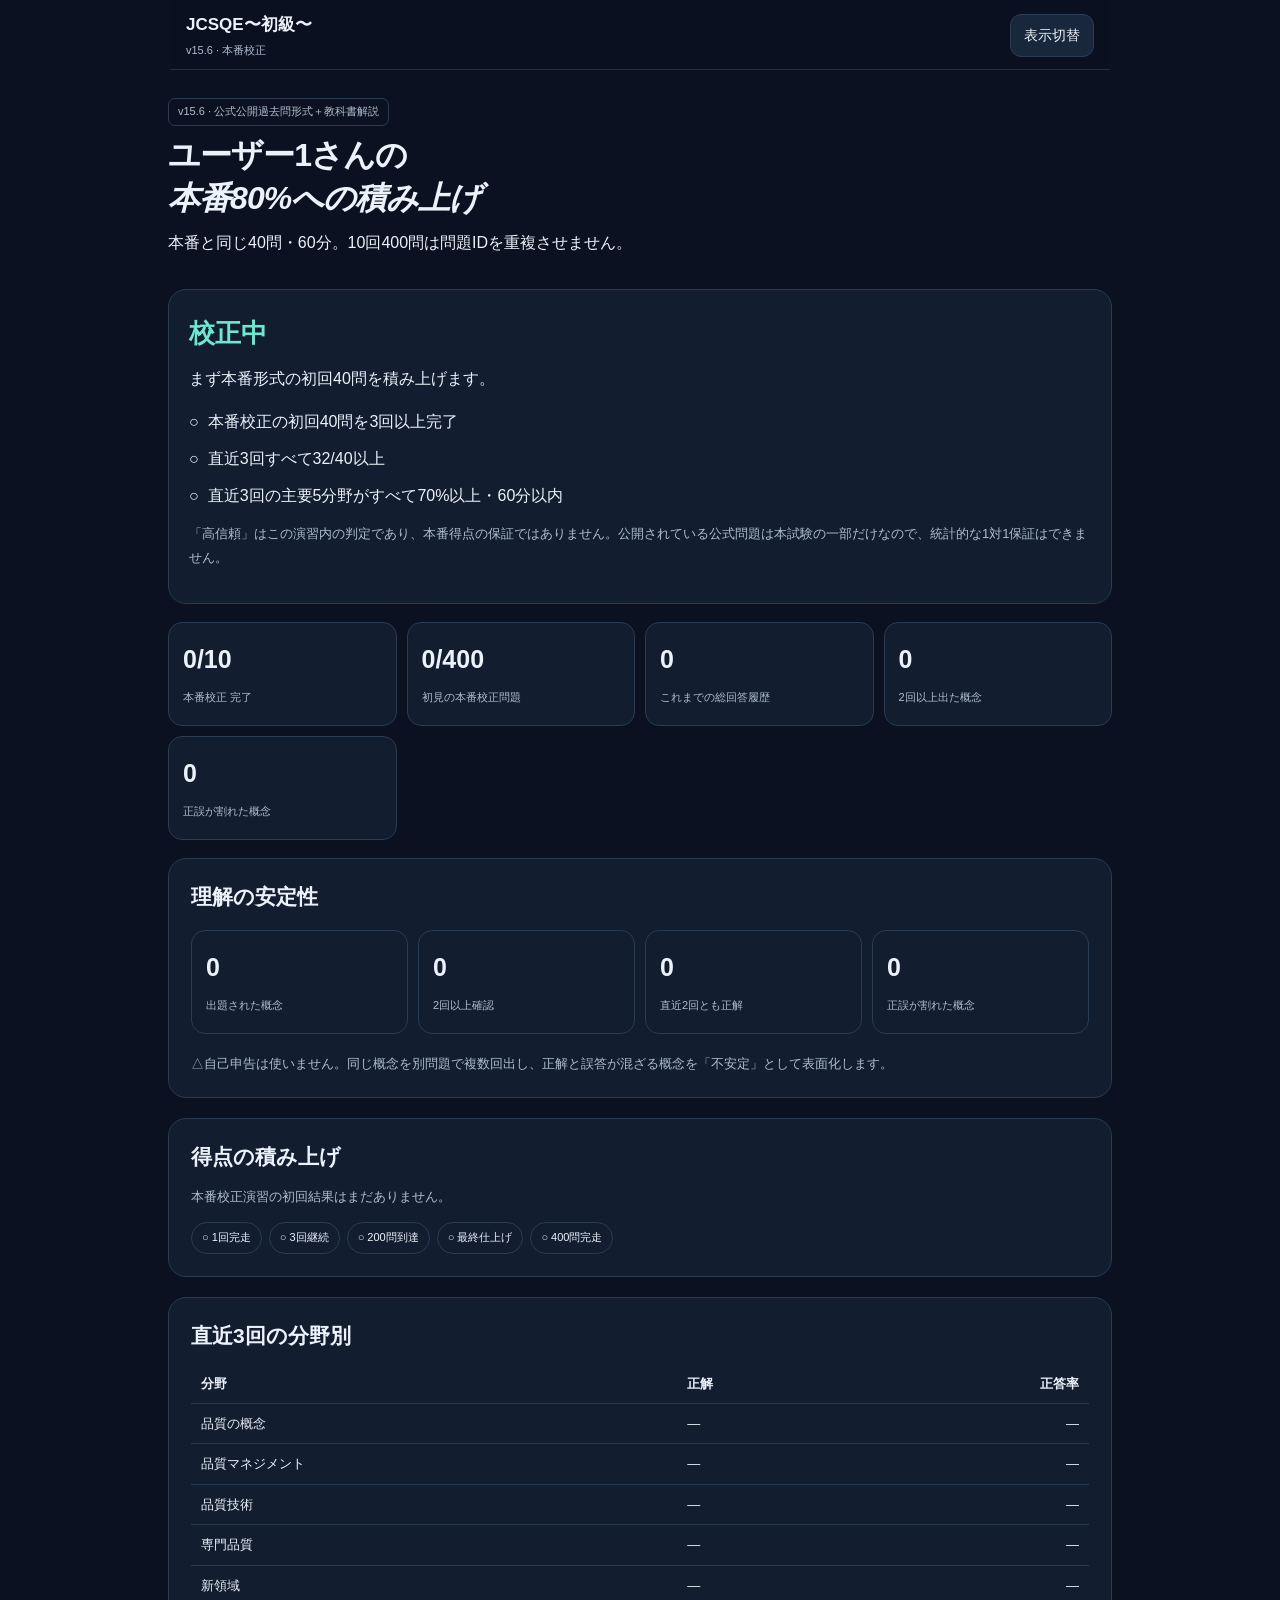
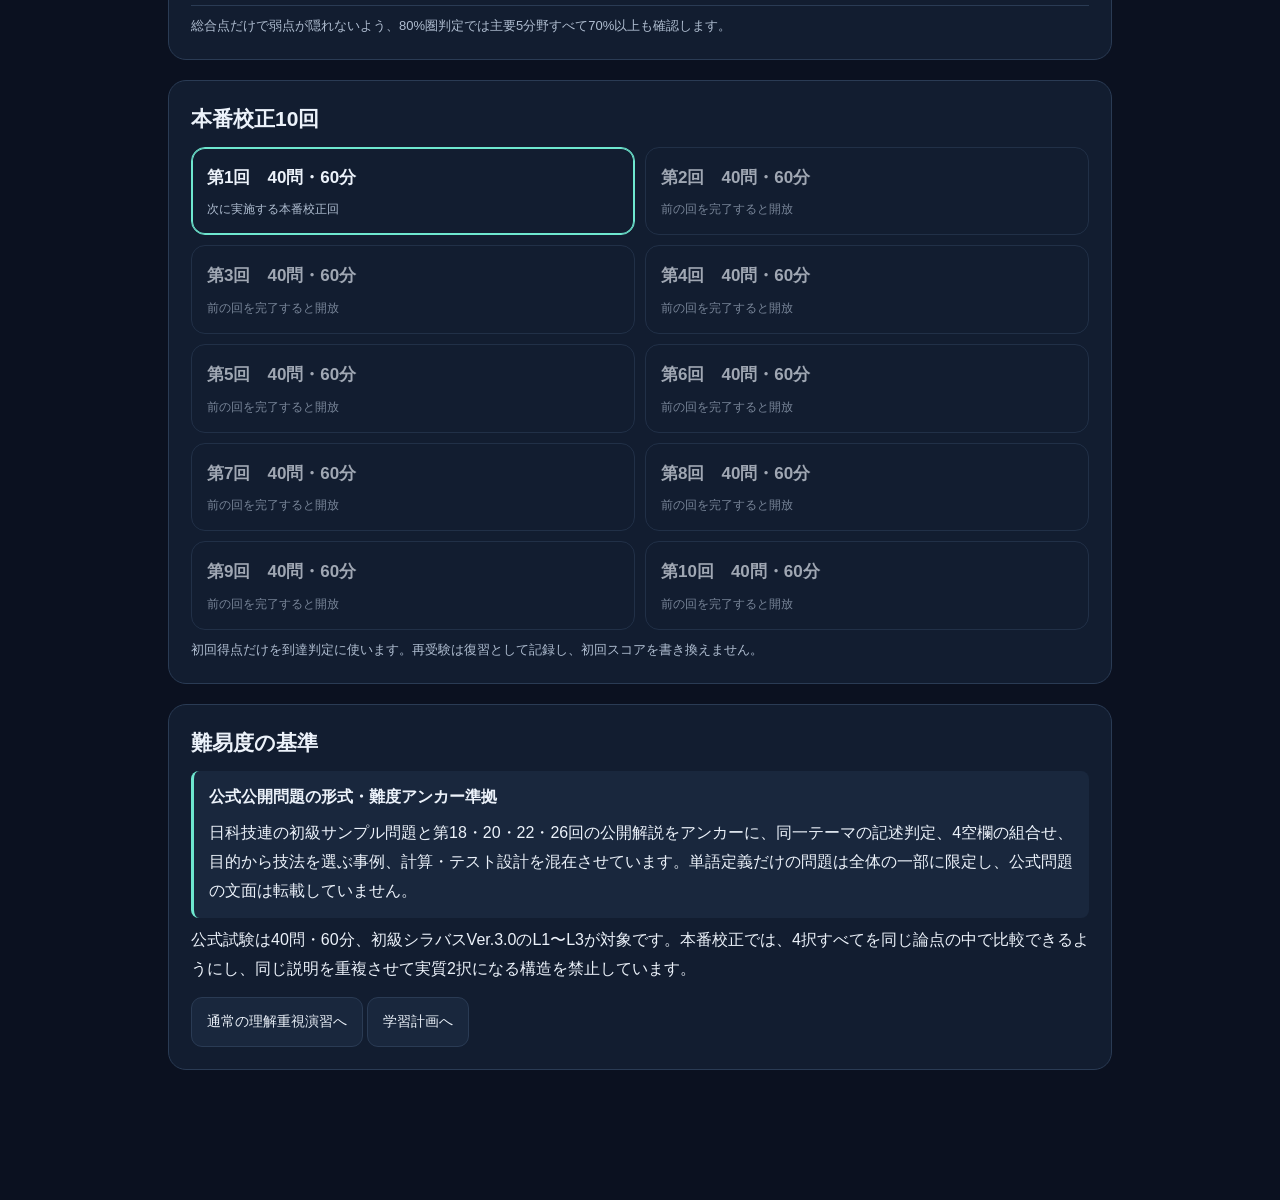
==== commit 7f82766c: "Load v15.6 benchmark UI assets" ====
--- a/benchmark.html
+++ b/benchmark.html
@@ -5,7 +5,7 @@
 <meta name="theme-color" content="#0b1120"><meta name="apple-mobile-web-app-capable" content="yes">
 <title>JCSQE〜初級〜｜本番校正10回</title>
 <link rel="manifest" href="manifest.webmanifest"><link rel="apple-touch-icon" href="icon-192.png">
-<link rel="stylesheet" href="applied.css?v=15.3"><link rel="stylesheet" href="benchmark.css?v=15.0">
+<link rel="stylesheet" href="applied.css?v=15.6"><link rel="stylesheet" href="benchmark.css?v=15.0">
 </head>
 <body>
 <noscript>この演習にはJavaScriptが必要です。</noscript>
@@ -15,5 +15,5 @@
 <script src="benchmark-bank.js?v=15.2"></script>
 <script src="benchmark-engine.js?v=15.0"></script>
 <script src="textbook-v15.js?v=15.2"></script>
-<script src="benchmark-ui.js?v=15.3"></script>
+<script src="benchmark-ui.js?v=15.6"></script>
 </body></html>
--- a/applied.css
+++ b/applied.css
@@ -58,3 +58,14 @@
 
 /* mobile top toolbar visibility */
 @media(max-width:380px){.brand small{max-width:52vw}header>button{min-width:72px;padding-left:7px;padding-right:7px}}
+
+/* v15.4 viewport-safe practice shell */
+html,body{height:100%}
+#applied-app{height:100dvh;min-height:100dvh;display:grid;grid-template-rows:auto minmax(0,1fr) auto;overflow:hidden}
+#applied-app>header{position:relative;top:auto;max-width:none;width:100%}
+#applied-app>main{min-height:0;height:100%;width:100%;margin:0 auto;overflow-y:auto;overscroll-behavior-y:contain;-webkit-overflow-scrolling:touch;padding-bottom:24px;scroll-padding-bottom:24px}
+#applied-app>.nav{position:relative;bottom:auto;left:auto;right:auto;width:100%;z-index:30;box-shadow:0 -5px 20px #0002}
+@media(max-width:480px){
+  #applied-app>.nav{padding-top:6px;padding-bottom:max(6px,env(safe-area-inset-bottom))}
+  #applied-app>.nav a,#applied-app>.nav button{min-height:42px;padding:7px 6px;font-size:11px}
+}
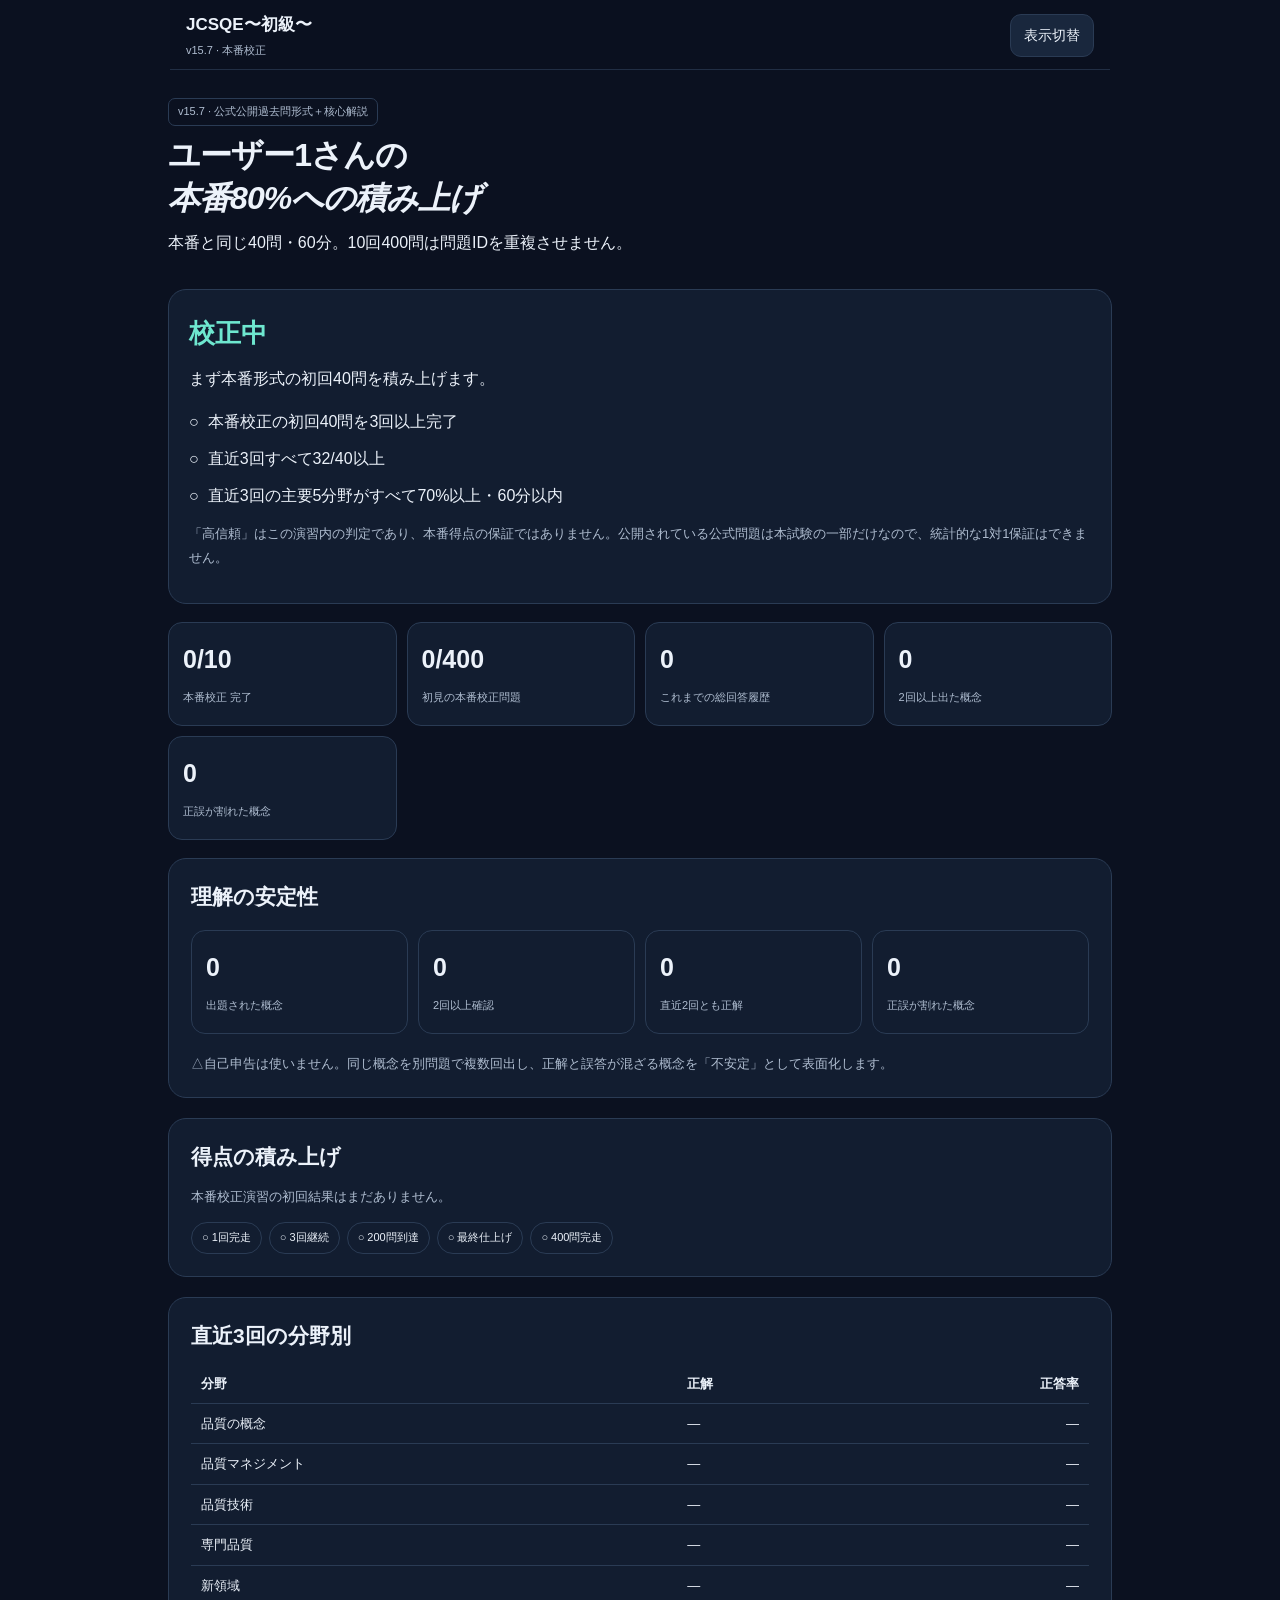
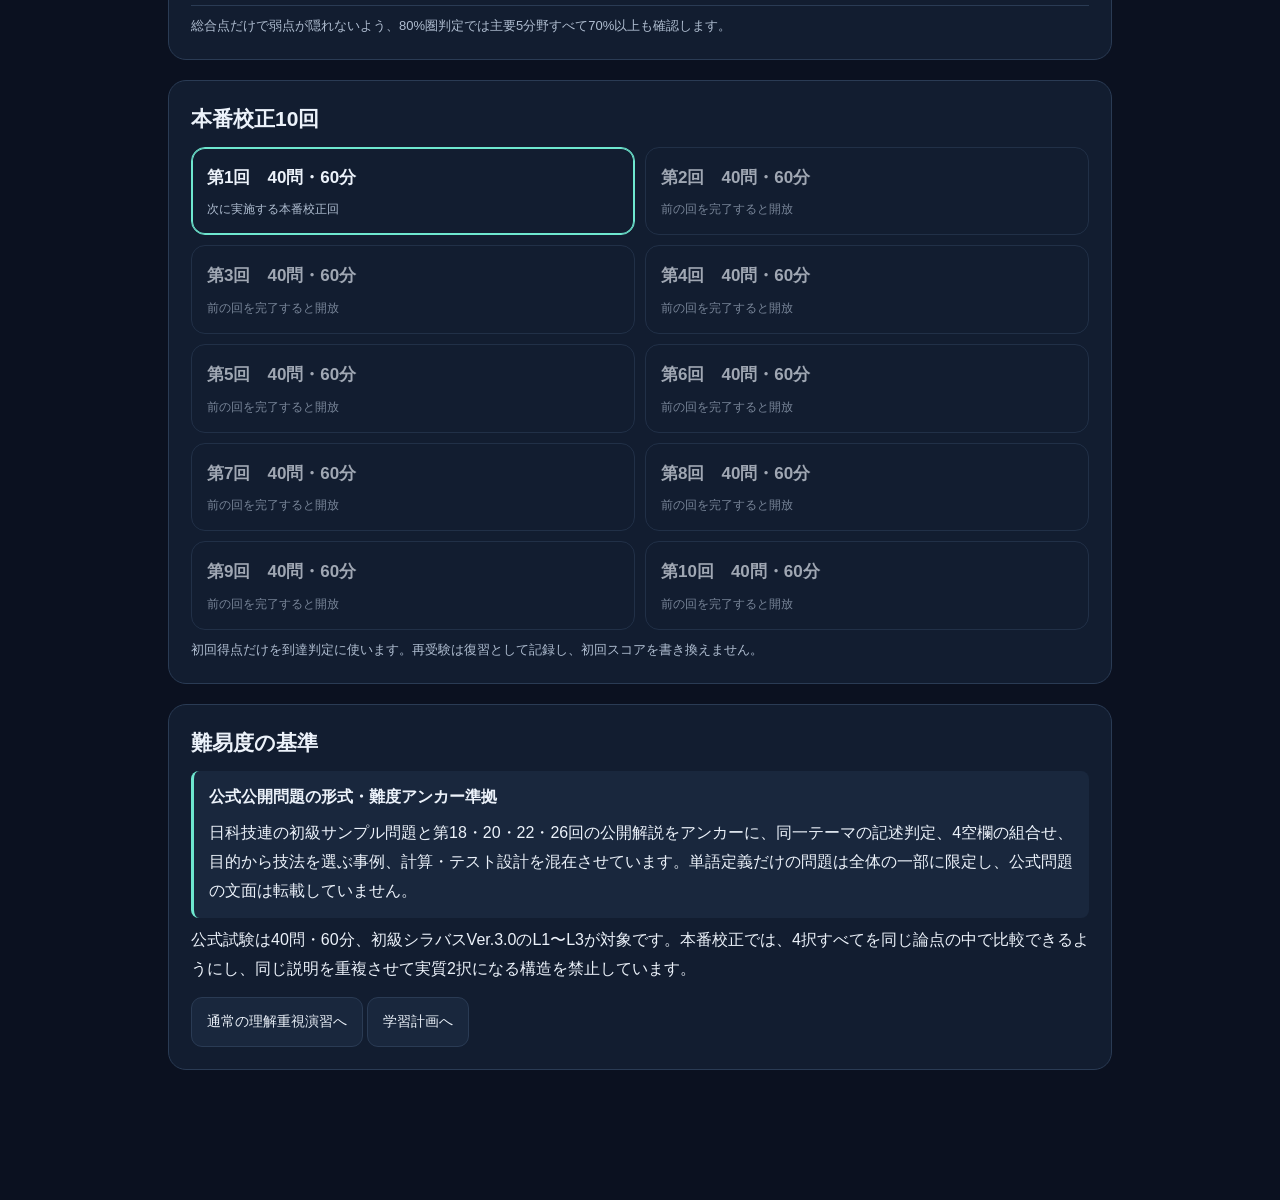
==== commit b263c1b4: "Load v15.7 benchmark explanation assets" ====
--- a/benchmark.html
+++ b/benchmark.html
@@ -5,15 +5,15 @@
 <meta name="theme-color" content="#0b1120"><meta name="apple-mobile-web-app-capable" content="yes">
 <title>JCSQE〜初級〜｜本番校正10回</title>
 <link rel="manifest" href="manifest.webmanifest"><link rel="apple-touch-icon" href="icon-192.png">
-<link rel="stylesheet" href="applied.css?v=15.6"><link rel="stylesheet" href="benchmark.css?v=15.0">
+<link rel="stylesheet" href="applied.css?v=15.7"><link rel="stylesheet" href="benchmark.css?v=15.0">
 </head>
 <body>
 <noscript>この演習にはJavaScriptが必要です。</noscript>
 <div id="benchmark-app"><p>本番演習を読み込んでいます…</p></div>
 <div id="benchmark-toast" role="status" aria-live="polite"></div>
 <script src="syllabus-course.js?v=9"></script>
-<script src="benchmark-bank.js?v=15.2"></script>
+<script src="benchmark-bank.js?v=15.7"></script>
 <script src="benchmark-engine.js?v=15.0"></script>
-<script src="textbook-v15.js?v=15.2"></script>
-<script src="benchmark-ui.js?v=15.6"></script>
+<script src="textbook-v15.js?v=15.7"></script>
+<script src="benchmark-ui.js?v=15.7"></script>
 </body></html>
--- a/applied.css
+++ b/applied.css
@@ -69,3 +69,21 @@
   #applied-app>.nav{padding-top:6px;padding-bottom:max(6px,env(safe-area-inset-bottom))}
   #applied-app>.nav a,#applied-app>.nav button{min-height:42px;padding:7px 6px;font-size:11px}
 }
+
+/* v15.7 core-first explanations */
+.core-explanation{margin:14px 0 16px;padding:16px;border:1px solid var(--brand);border-radius:14px;background:color-mix(in srgb,var(--brand) 6%,var(--surface));font-size:14px;line-height:1.8}
+.core-kicker{font-size:10px;letter-spacing:.18em;font-weight:850;color:var(--brand)}
+.core-explanation h3{margin:3px 0 13px;font-size:18px;color:var(--text)}
+.core-explanation>div:not(.core-kicker){margin:10px 0;padding:11px 12px;border-radius:10px;background:var(--surface);border:1px solid var(--line)}
+.core-explanation b{display:block;margin-bottom:4px;color:var(--brand)}
+.core-explanation p{margin:0}
+.core-explanation ol{margin:5px 0 0;padding-left:22px}
+.core-explanation li{margin:5px 0}
+.core-wrong{border-color:var(--bad)!important;background:color-mix(in srgb,var(--bad) 7%,var(--surface))!important}
+.core-wrong b{color:var(--bad)}
+.core-repair{border-left:3px solid var(--bad)!important}
+.core-memory{border-left:3px solid var(--good)!important}
+.core-memory b{color:var(--good)}
+.textbook-deep:not([open]){background:var(--surface)}
+.textbook-deep>summary{cursor:pointer}
+@media(max-width:520px){.core-explanation{padding:13px;font-size:13px}.core-explanation h3{font-size:17px}.core-explanation>div:not(.core-kicker){padding:10px}}
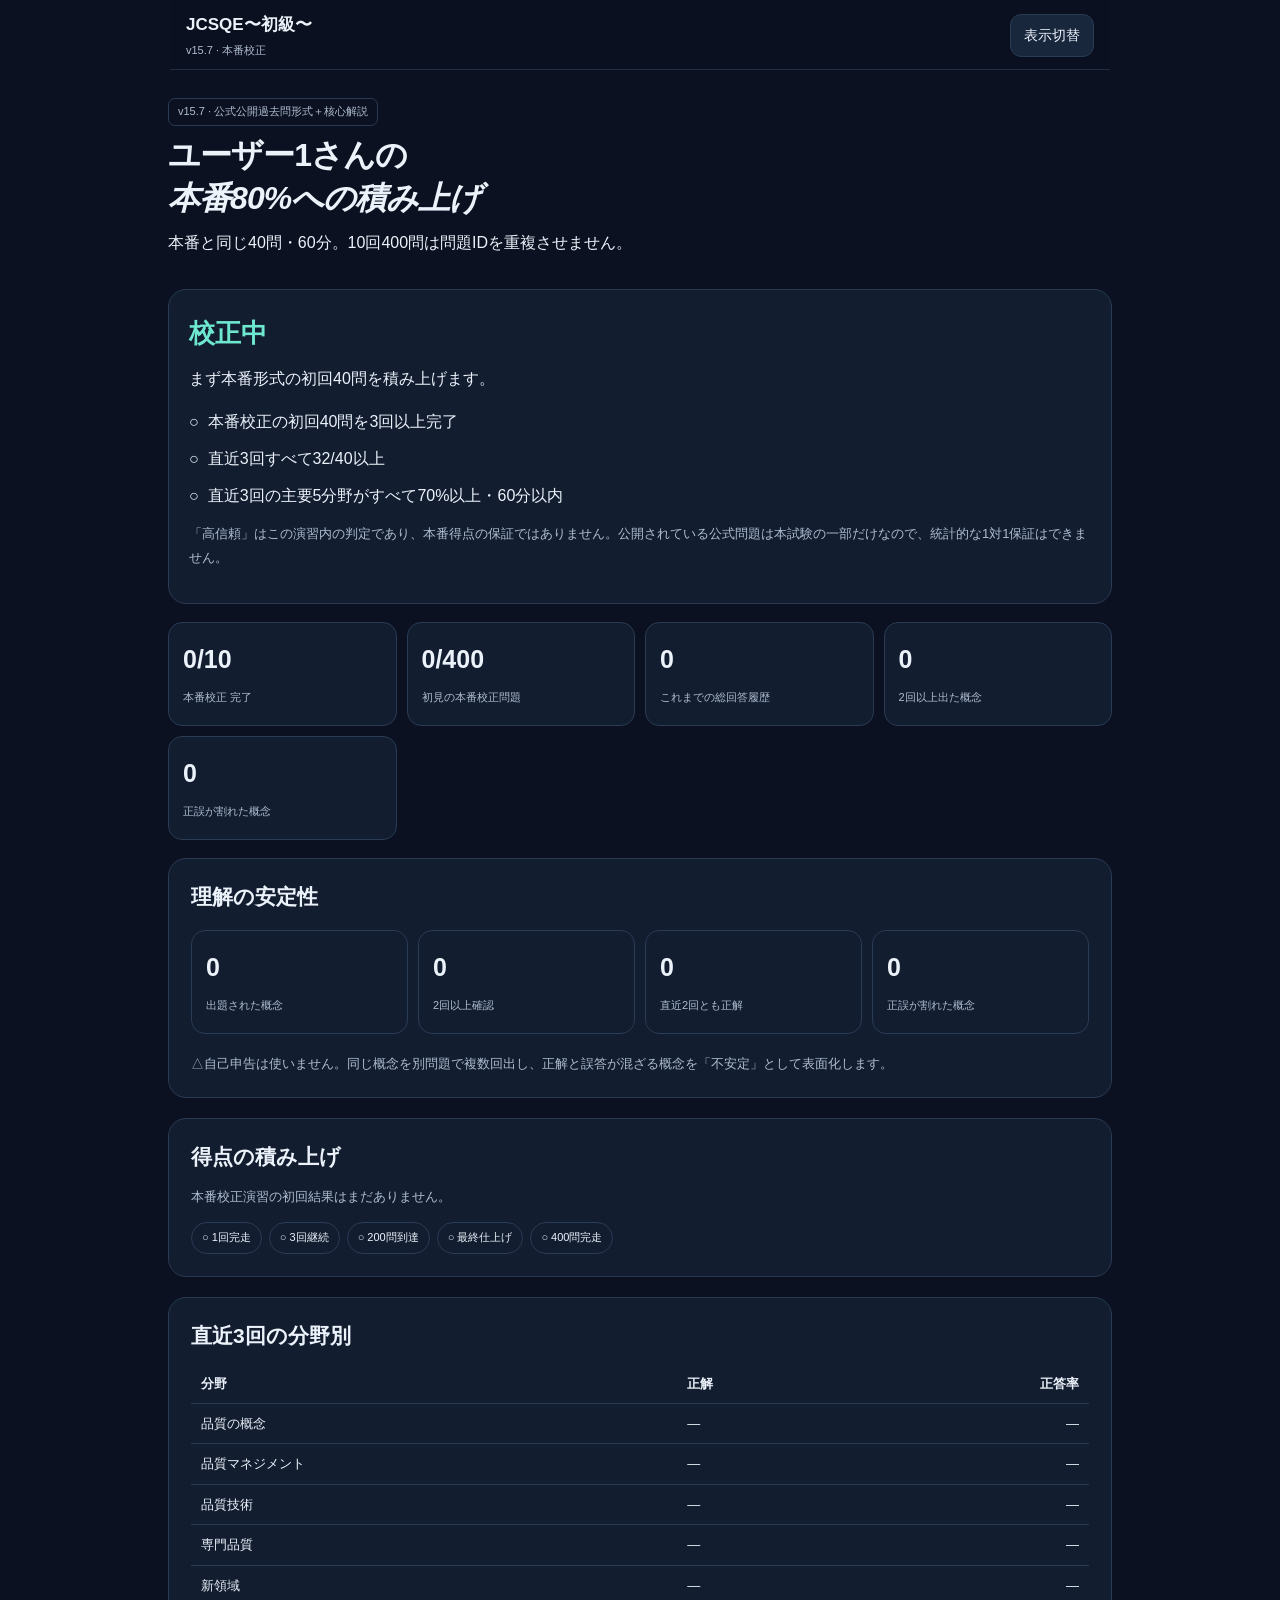
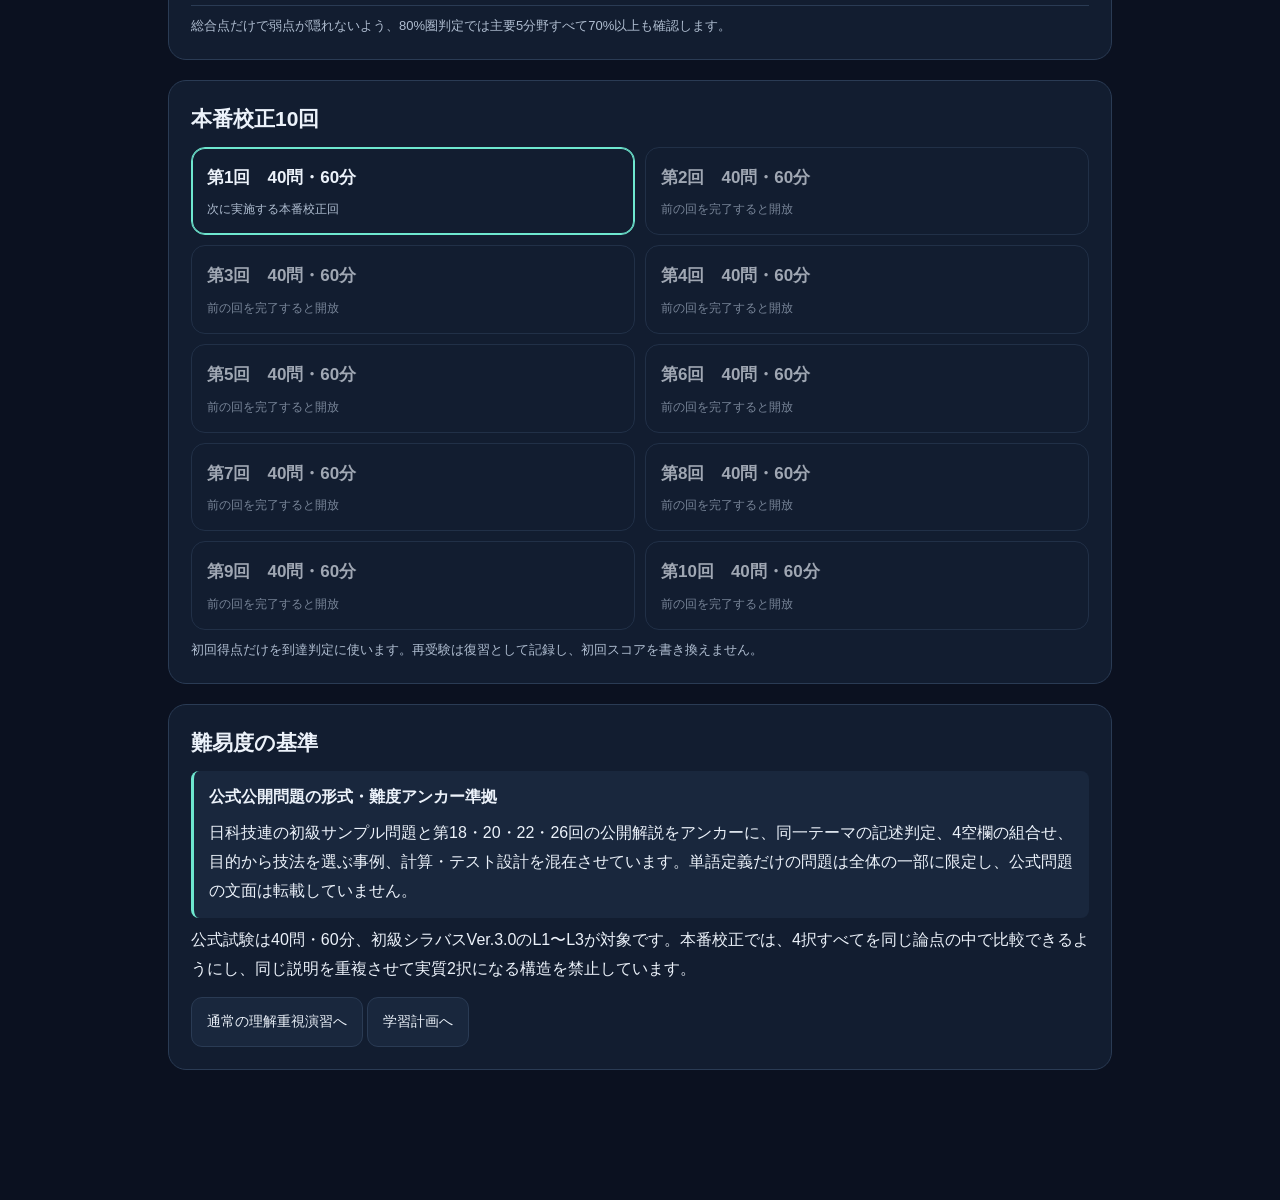
==== commit cf11f4c8: "Show each answer option's keyword definition before reasoning; preserve questions and progress" ====
--- a/benchmark.html
+++ b/benchmark.html
@@ -5,7 +5,7 @@
 <meta name="theme-color" content="#0b1120"><meta name="apple-mobile-web-app-capable" content="yes">
 <title>JCSQE〜初級〜｜本番校正10回</title>
 <link rel="manifest" href="manifest.webmanifest"><link rel="apple-touch-icon" href="icon-192.png">
-<link rel="stylesheet" href="applied.css?v=15.7"><link rel="stylesheet" href="benchmark.css?v=15.0">
+<link rel="stylesheet" href="applied.css?v=15.7"><link rel="stylesheet" href="benchmark.css?v=15.0"><link rel="stylesheet" href="keyword-explanations.css?v=15.8">
 </head>
 <body>
 <noscript>この演習にはJavaScriptが必要です。</noscript>
@@ -15,5 +15,6 @@
 <script src="benchmark-bank.js?v=15.7"></script>
 <script src="benchmark-engine.js?v=15.0"></script>
 <script src="textbook-v15.js?v=15.7"></script>
+<script src="keyword-explanations.js?v=15.8"></script><script src="keyword-ui.js?v=15.8"></script>
 <script src="benchmark-ui.js?v=15.7"></script>
-</body></html>+</body></html>
--- a/keyword-explanations.css
+++ b/keyword-explanations.css
@@ -0,0 +1,13 @@
+/* Each choice gets its own dictionary entry, in the displayed A-D order. */
+.keyword-options{margin:20px 0 24px!important;padding:0!important;border:0!important}
+.keyword-options>h4{font-size:19px;margin:0 0 14px;line-height:1.6}
+.keyword-card{padding:17px!important;margin:0 0 15px!important;border:1px solid var(--line,#30445b);border-radius:14px;background:var(--surface,#142235)}
+.keyword-card .reason-head{display:flex;align-items:flex-start;justify-content:space-between;gap:12px;flex-wrap:wrap}
+.keyword-card .reason-head>b{flex:1 1 240px;line-height:1.8;overflow-wrap:anywhere}
+.keyword-card .verdict{font-size:11px;white-space:normal}
+.keyword-definition{white-space:pre-line;line-height:1.9!important;margin:15px 0!important;font-size:15px;overflow-wrap:anywhere}
+.keyword-definition strong{font-size:16px;display:inline;color:var(--text,inherit)}
+.keyword-reason{margin-top:15px;border-top:1px solid var(--line,#30445b);padding-top:9px}
+.keyword-reason summary,.keyword-steps>summary{min-height:44px;cursor:pointer;padding:8px 0;line-height:1.7}
+.keyword-steps>.core-explanation{margin-top:14px}
+@media(max-width:430px){.keyword-card{padding:14px!important}.keyword-definition{font-size:15px}.keyword-options>h4{font-size:18px}}
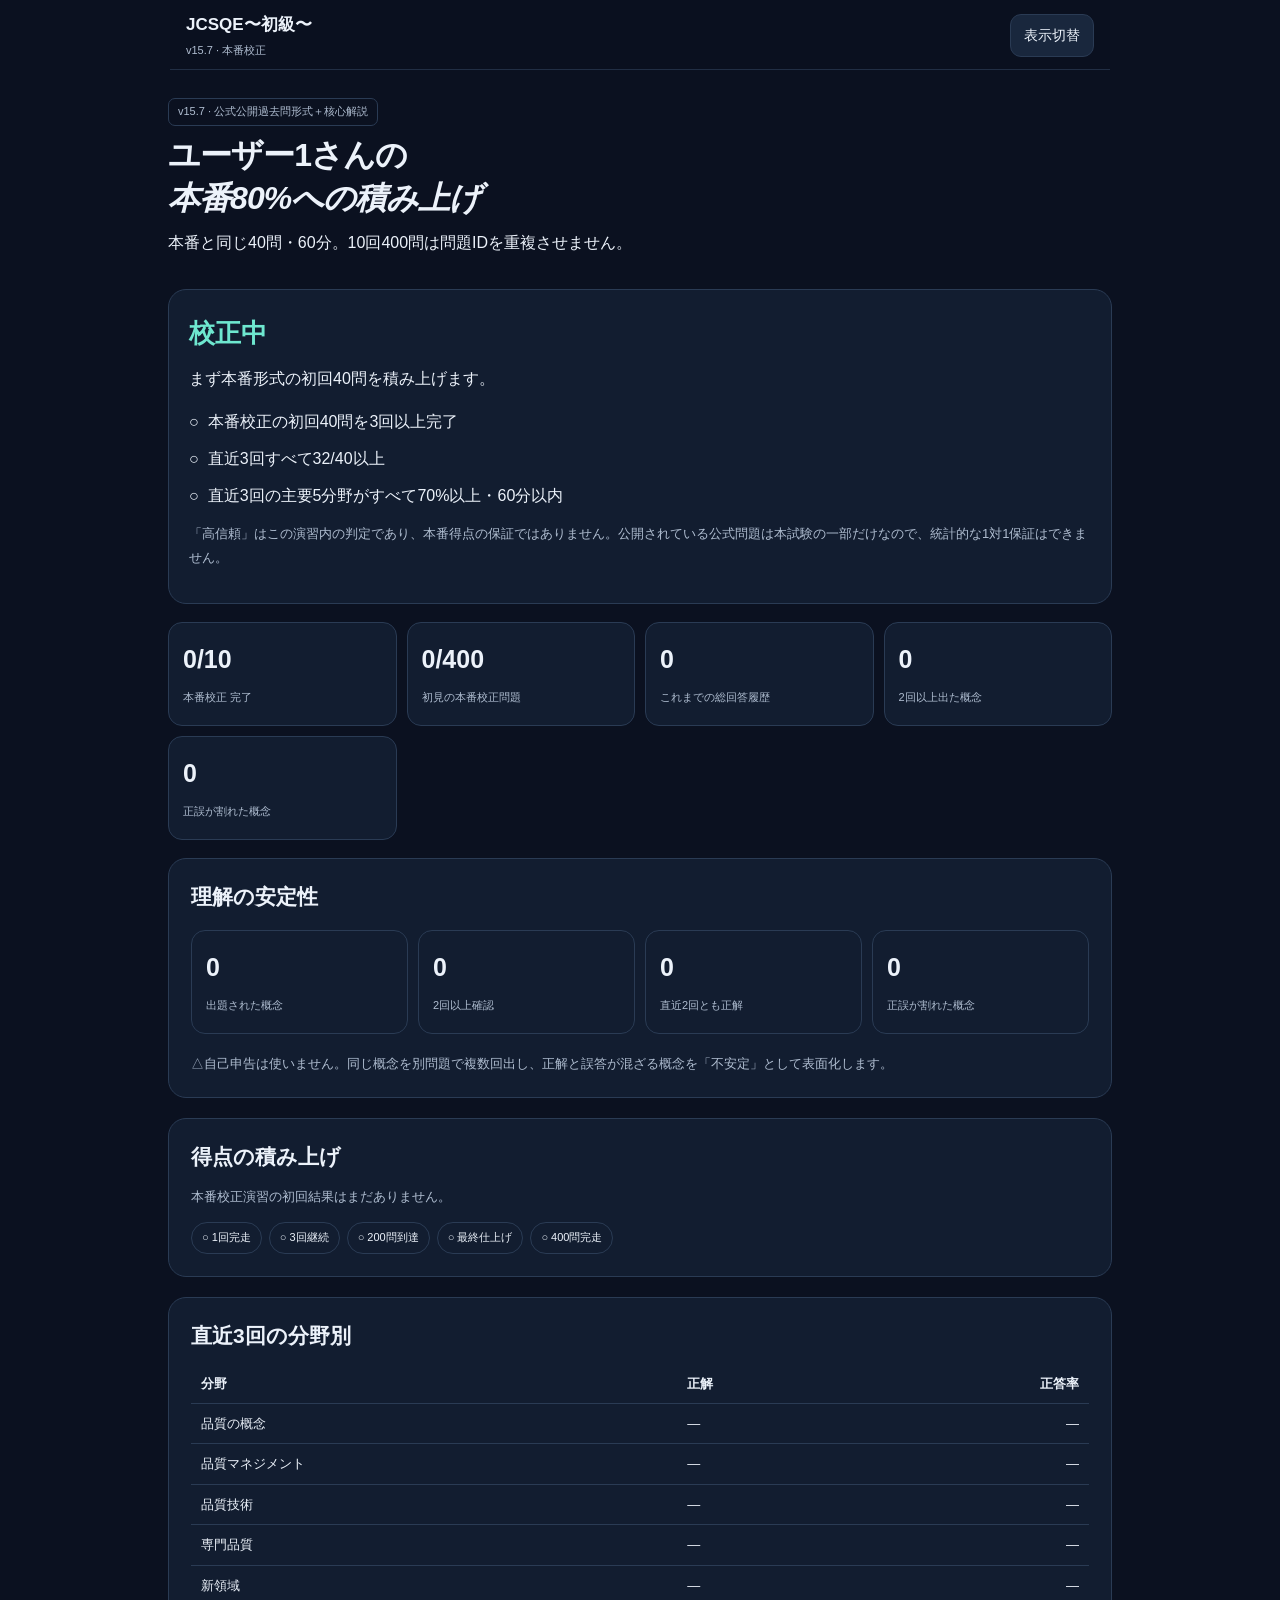
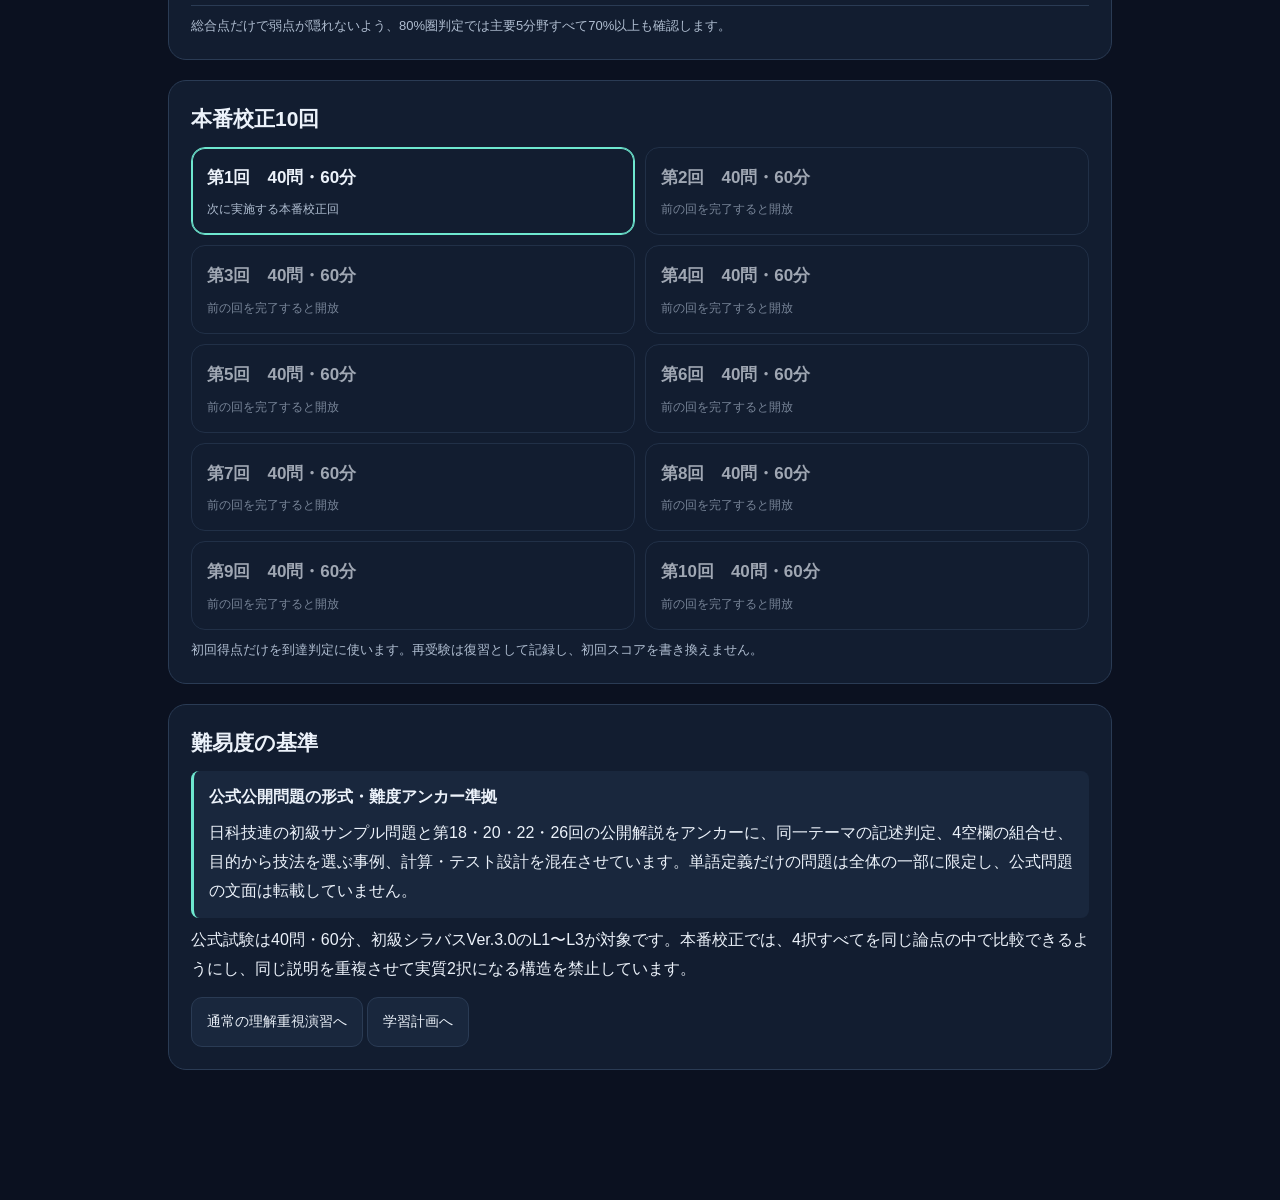
==== commit 33e1c3ef: "Add full English names and Japanese meanings for abbreviations in answer explanations" ====
--- a/benchmark.html
+++ b/benchmark.html
@@ -15,6 +15,6 @@
 <script src="benchmark-bank.js?v=15.7"></script>
 <script src="benchmark-engine.js?v=15.0"></script>
 <script src="textbook-v15.js?v=15.7"></script>
-<script src="keyword-explanations.js?v=15.8"></script><script src="keyword-ui.js?v=15.8"></script>
+<script src="keyword-explanations.js?v=15.8"></script><script src="acronym-explanations.js?v=15.9"></script><script src="keyword-ui.js?v=15.8"></script>
 <script src="benchmark-ui.js?v=15.7"></script>
 </body></html>
